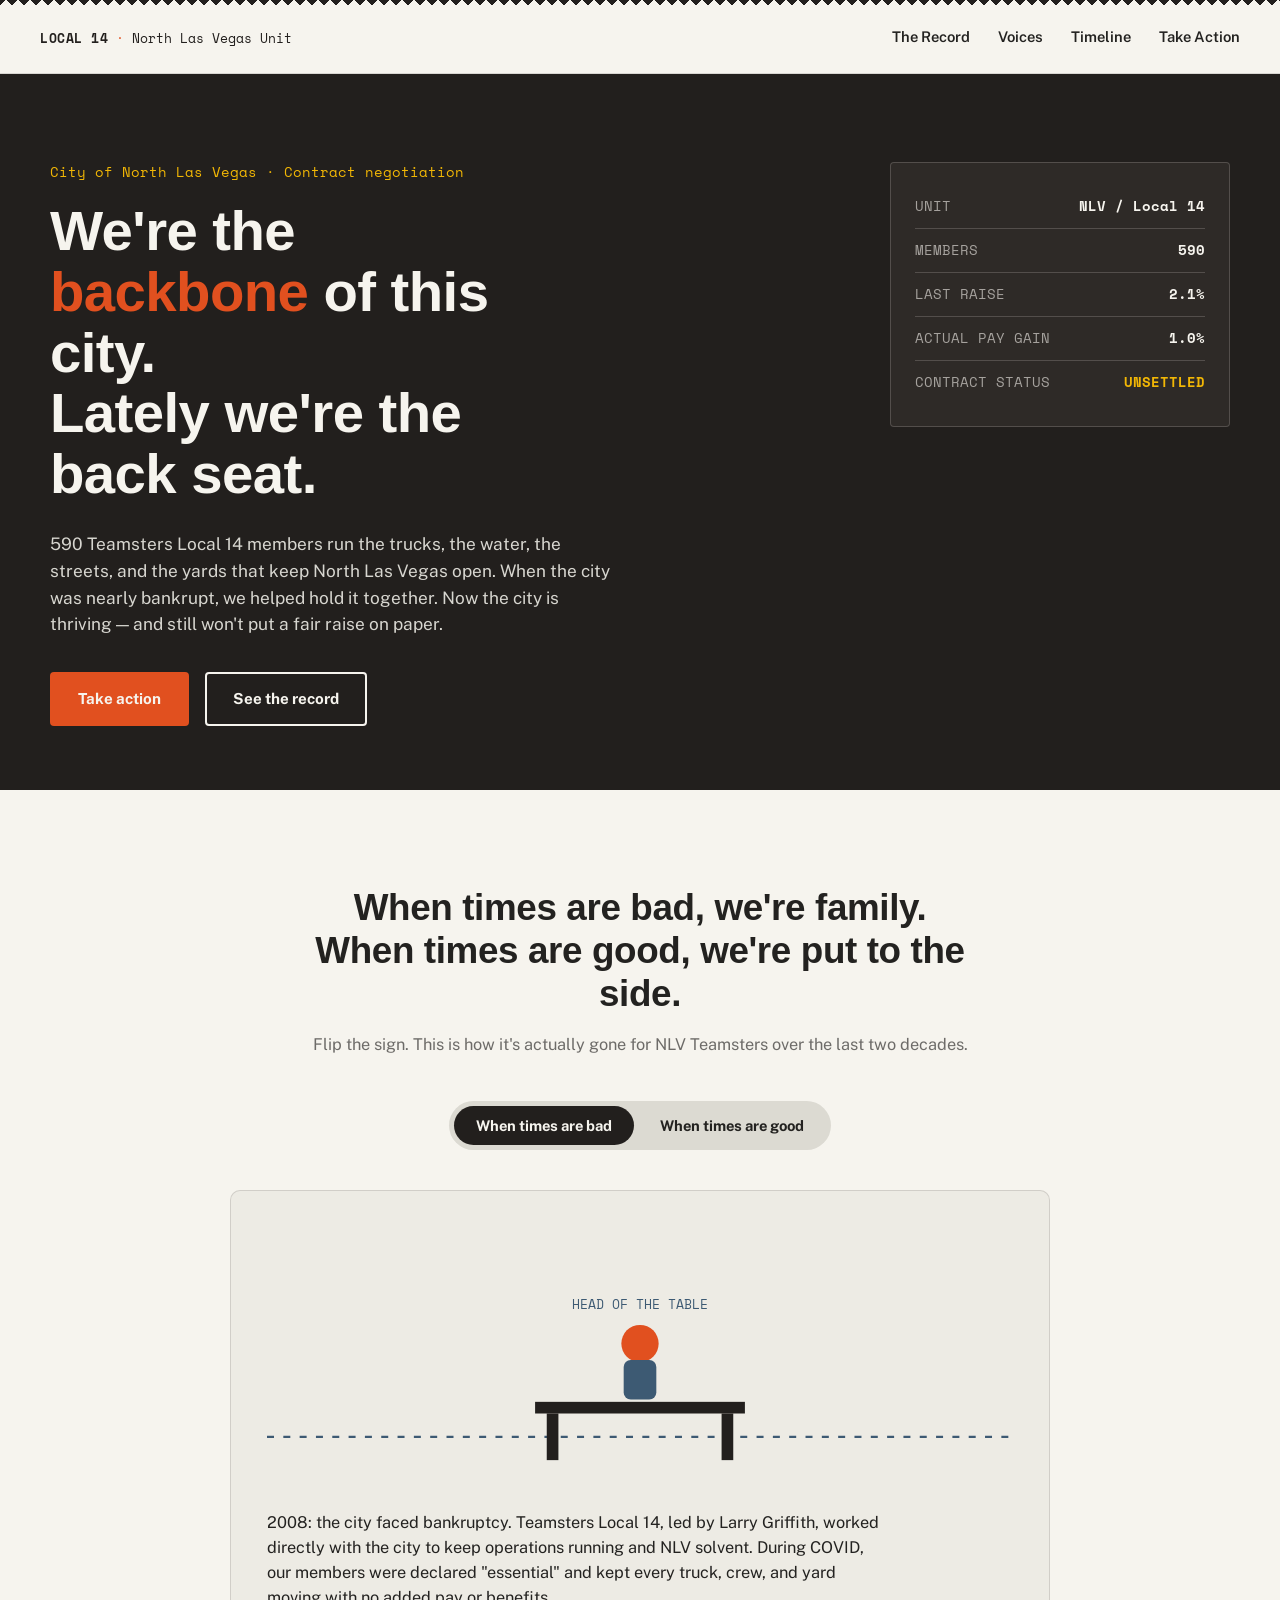
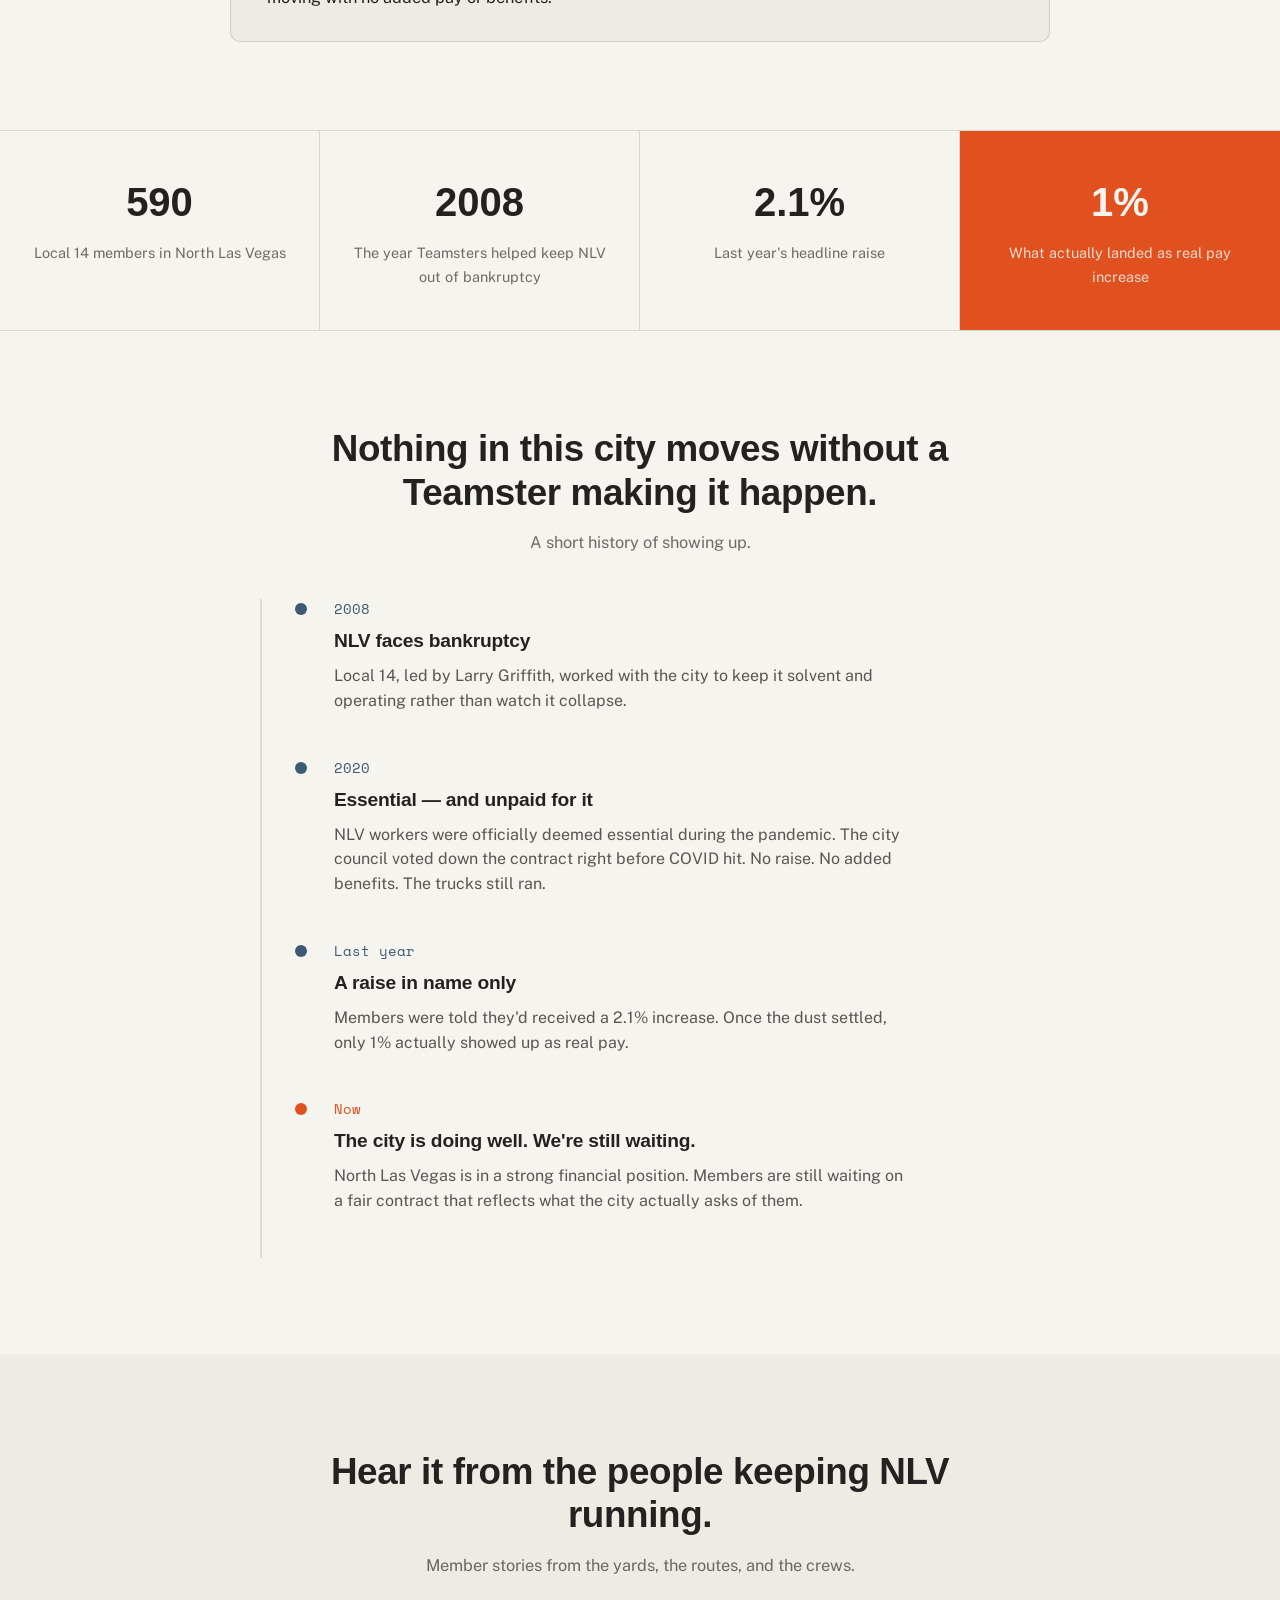
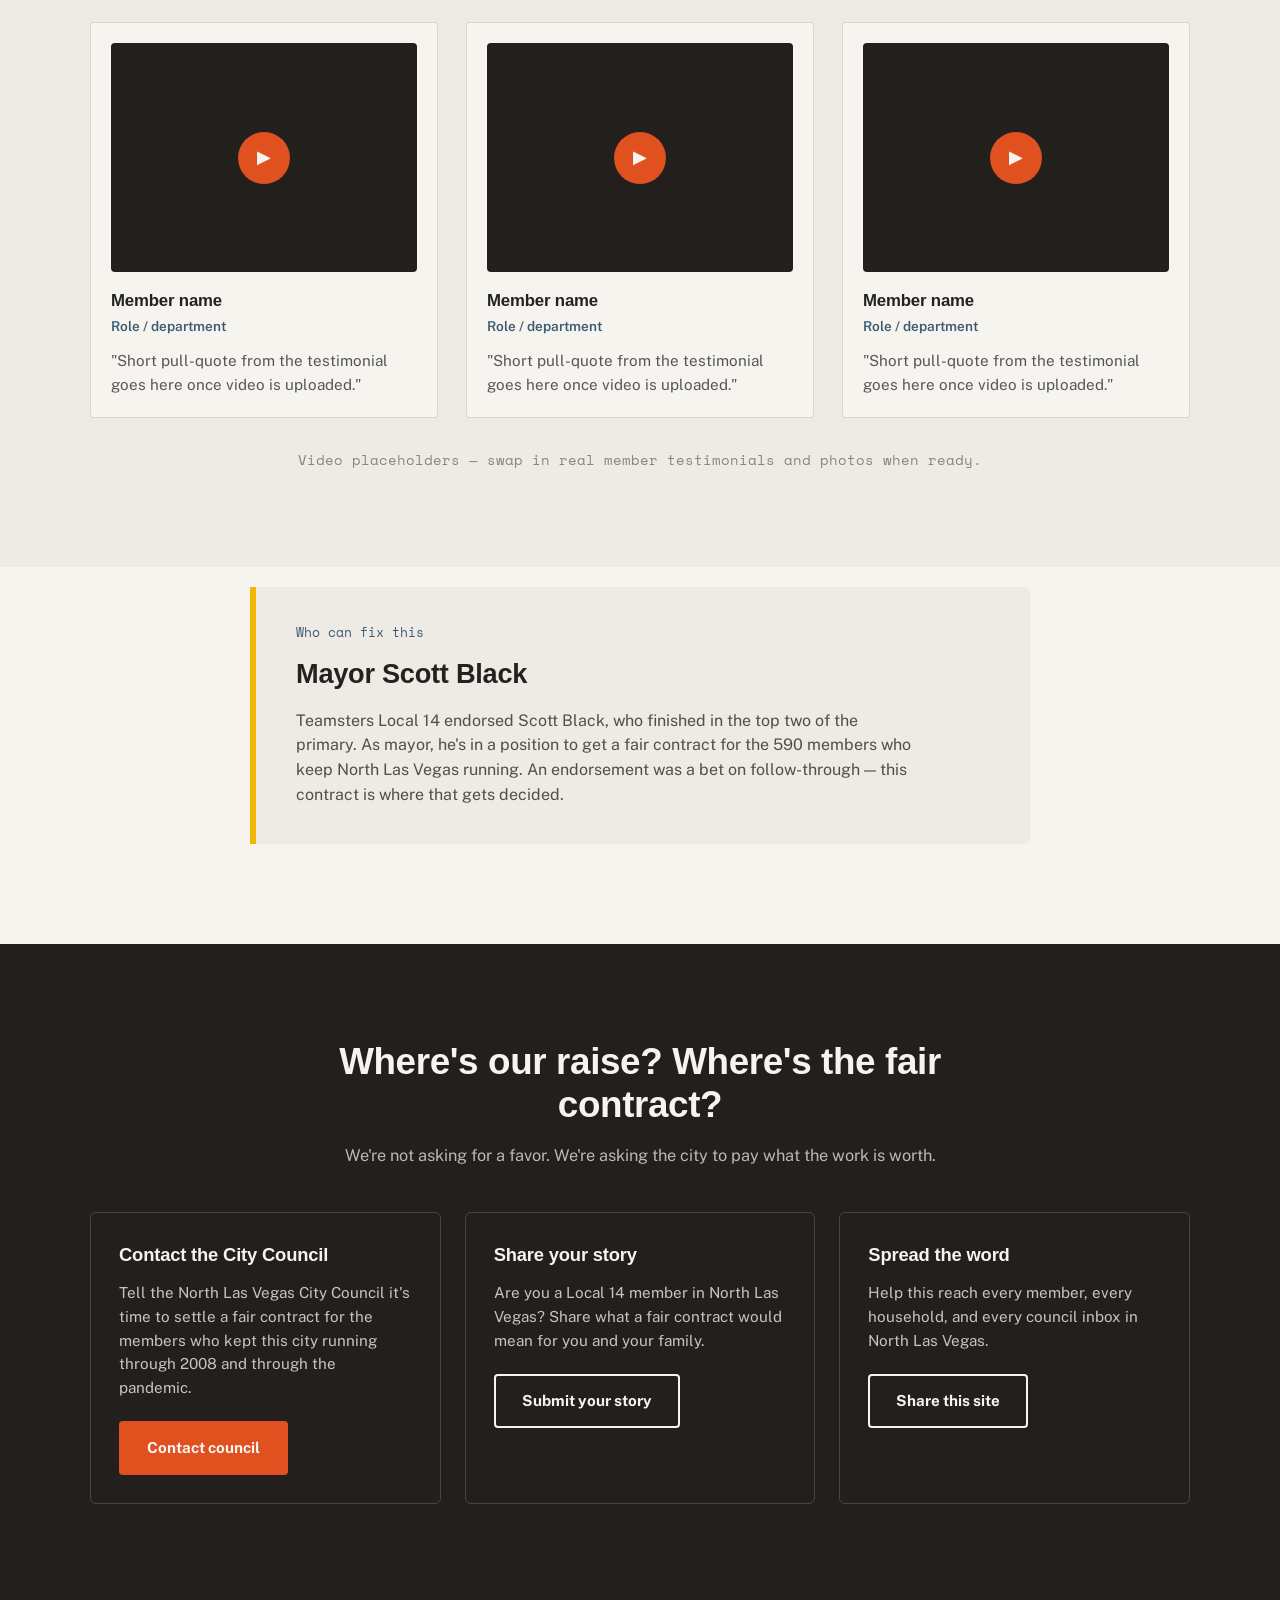
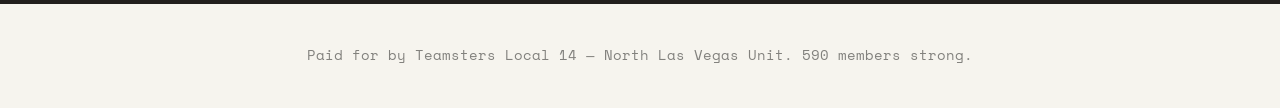
==== index.html @ f1b72384 "Rename index (17).html to index.html" ====
<!DOCTYPE html>
<html lang="en">
<head>
<meta charset="UTF-8">
<meta name="viewport" content="width=device-width, initial-scale=1.0">
<title>North Las Vegas Teamsters — Local 14</title>
<meta name="description" content="590 Teamsters Local 14 members keep North Las Vegas running. It's time the city paid them fairly.">
<link rel="preconnect" href="https://fonts.googleapis.com">
<link rel="preconnect" href="https://fonts.gstatic.com" crossorigin>
<link href="https://fonts.googleapis.com/css2?family=Archivo+Expanded:wght@600;700;800&family=Public+Sans:wght@400;500;600;700&family=Space+Mono:wght@400;700&display=swap" rel="stylesheet">
<link rel="stylesheet" href="style.css">
</head>
<body>

<div class="ticket-tear" aria-hidden="true"></div>

<header class="site-header">
  <div class="badge">
    <span class="badge-local">LOCAL 14</span>
    <span class="badge-div">·</span>
    <span class="badge-city">North Las Vegas Unit</span>
  </div>
  <nav class="site-nav">
    <a href="#record">The Record</a>
    <a href="#voices">Voices</a>
    <a href="#timeline">Timeline</a>
    <a href="#action">Take Action</a>
  </nav>
</header>

<main>

  <!-- HERO -->
  <section class="hero" id="hero">
    <div class="hero-grid">
      <div class="hero-text">
        <p class="hero-kicker">City of North Las Vegas · Contract negotiation</p>
        <h1 class="hero-headline">We're the <span class="ink-stamp">backbone</span> of this city.<br>Lately we're the back seat.</h1>
        <p class="hero-sub">590 Teamsters Local 14 members run the trucks, the water, the streets, and the yards that keep North Las Vegas open. When the city was nearly bankrupt, we helped hold it together. Now the city is thriving — and still won't put a fair raise on paper.</p>
        <div class="hero-actions">
          <a href="#action" class="btn btn-primary">Take action</a>
          <a href="#record" class="btn btn-ghost">See the record</a>
        </div>
      </div>
      <div class="hero-plate" aria-hidden="true">
        <div class="plate">
          <div class="plate-row"><span>UNIT</span><strong>NLV / Local 14</strong></div>
          <div class="plate-row"><span>MEMBERS</span><strong id="stat-members">590</strong></div>
          <div class="plate-row"><span>LAST RAISE</span><strong>2.1%</strong></div>
          <div class="plate-row"><span>ACTUAL PAY GAIN</span><strong>1.0%</strong></div>
          <div class="plate-row plate-row--status"><span>CONTRACT STATUS</span><strong class="status-flag">UNSETTLED</strong></div>
        </div>
      </div>
    </div>
  </section>

  <!-- THE TOGGLE: bad times vs good times -->
  <section class="toggle-section" id="record">
    <div class="section-head">
      <h2>When times are bad, we're family.<br>When times are good, we're put to the side.</h2>
      <p class="section-note">Flip the sign. This is how it's actually gone for NLV Teamsters over the last two decades.</p>
    </div>

    <div class="toggle-widget" id="toggleWidget">
      <div class="toggle-switch" role="tablist" aria-label="Bad times or good times">
        <button class="toggle-btn is-active" data-mode="bad" role="tab" aria-selected="true">When times are bad</button>
        <button class="toggle-btn" data-mode="good" role="tab" aria-selected="false">When times are good</button>
      </div>

      <div class="toggle-stage">
        <svg class="toggle-illustration" viewBox="0 0 640 220" aria-hidden="true">
          <line x1="0" y1="180" x2="640" y2="180" stroke="var(--steel)" stroke-width="2" stroke-dasharray="6 8"/>
          <!-- table -->
          <rect x="230" y="150" width="180" height="10" fill="var(--asphalt)"/>
          <rect x="240" y="160" width="10" height="40" fill="var(--asphalt)"/>
          <rect x="390" y="160" width="10" height="40" fill="var(--asphalt)"/>
          <!-- worker figure, position animated via class -->
          <g id="workerFigure" class="worker-figure">
            <circle cx="0" cy="0" r="16" fill="var(--safety)"/>
            <rect x="-14" y="14" width="28" height="34" rx="6" fill="var(--steel)"/>
          </g>
          <!-- head of table marker (bad times target) -->
          <g class="target-marker target-head" aria-hidden="true">
            <text x="0" y="0" class="target-label">HEAD OF THE TABLE</text>
          </g>
          <!-- kids table marker (good times target) -->
          <g class="target-marker target-kids" aria-hidden="true">
            <text x="0" y="0" class="target-label">THE KIDS' TABLE</text>
          </g>
        </svg>

        <div class="toggle-copy">
          <p class="toggle-copy-bad">2008: the city faced bankruptcy. Teamsters Local 14, led by Larry Griffith, worked directly with the city to keep operations running and NLV solvent. During COVID, our members were declared "essential" and kept every truck, crew, and yard moving with no added pay or benefits.</p>
          <p class="toggle-copy-good">Today the city's finances are strong. The city council voted down our contract before the pandemic even started, and the most recent raise came out to 2.1% on paper — but after adjustments, only 1% actually reached members' paychecks.</p>
        </div>
      </div>
    </div>
  </section>

  <!-- STATS STRIP -->
  <section class="stats-strip">
    <div class="stat-card">
      <span class="stat-number" data-count="590">0</span>
      <span class="stat-label">Local 14 members in North Las Vegas</span>
    </div>
    <div class="stat-card">
      <span class="stat-number" data-count="2008" data-format="year">0</span>
      <span class="stat-label">The year Teamsters helped keep NLV out of bankruptcy</span>
    </div>
    <div class="stat-card">
      <span class="stat-number" data-count="2.1" data-suffix="%">0</span>
      <span class="stat-label">Last year's headline raise</span>
    </div>
    <div class="stat-card stat-card--flag">
      <span class="stat-number" data-count="1" data-suffix="%">0</span>
      <span class="stat-label">What actually landed as real pay increase</span>
    </div>
  </section>

  <!-- TIMELINE -->
  <section class="timeline-section" id="timeline">
    <div class="section-head">
      <h2>Nothing in this city moves without a Teamster making it happen.</h2>
      <p class="section-note">A short history of showing up.</p>
    </div>
    <ol class="timeline">
      <li class="timeline-item">
        <span class="timeline-year">2008</span>
        <div class="timeline-body">
          <h3>NLV faces bankruptcy</h3>
          <p>Local 14, led by Larry Griffith, worked with the city to keep it solvent and operating rather than watch it collapse.</p>
        </div>
      </li>
      <li class="timeline-item">
        <span class="timeline-year">2020</span>
        <div class="timeline-body">
          <h3>Essential — and unpaid for it</h3>
          <p>NLV workers were officially deemed essential during the pandemic. The city council voted down the contract right before COVID hit. No raise. No added benefits. The trucks still ran.</p>
        </div>
      </li>
      <li class="timeline-item">
        <span class="timeline-year">Last year</span>
        <div class="timeline-body">
          <h3>A raise in name only</h3>
          <p>Members were told they'd received a 2.1% increase. Once the dust settled, only 1% actually showed up as real pay.</p>
        </div>
      </li>
      <li class="timeline-item timeline-item--now">
        <span class="timeline-year">Now</span>
        <div class="timeline-body">
          <h3>The city is doing well. We're still waiting.</h3>
          <p>North Las Vegas is in a strong financial position. Members are still waiting on a fair contract that reflects what the city actually asks of them.</p>
        </div>
      </li>
    </ol>
  </section>

  <!-- VOICES / TESTIMONIALS -->
  <section class="voices-section" id="voices">
    <div class="section-head">
      <h2>Hear it from the people keeping NLV running.</h2>
      <p class="section-note">Member stories from the yards, the routes, and the crews.</p>
    </div>
    <div class="voices-grid">
      <article class="voice-card">
        <button class="voice-video" data-video-placeholder aria-label="Play member testimonial">
          <span class="voice-play">▶</span>
        </button>
        <h3 class="voice-name">Member name</h3>
        <p class="voice-role">Role / department</p>
        <p class="voice-quote">"Short pull-quote from the testimonial goes here once video is uploaded."</p>
      </article>
      <article class="voice-card">
        <button class="voice-video" data-video-placeholder aria-label="Play member testimonial">
          <span class="voice-play">▶</span>
        </button>
        <h3 class="voice-name">Member name</h3>
        <p class="voice-role">Role / department</p>
        <p class="voice-quote">"Short pull-quote from the testimonial goes here once video is uploaded."</p>
      </article>
      <article class="voice-card">
        <button class="voice-video" data-video-placeholder aria-label="Play member testimonial">
          <span class="voice-play">▶</span>
        </button>
        <h3 class="voice-name">Member name</h3>
        <p class="voice-role">Role / department</p>
        <p class="voice-quote">"Short pull-quote from the testimonial goes here once video is uploaded."</p>
      </article>
    </div>
    <p class="voices-note">Video placeholders — swap in real member testimonials and photos when ready.</p>
  </section>

  <!-- MAYOR / ACCOUNTABILITY -->
  <section class="accountability-section">
    <div class="accountability-card">
      <p class="accountability-kicker">Who can fix this</p>
      <h2>Mayor Scott Black</h2>
      <p class="accountability-body">Teamsters Local 14 endorsed Scott Black, who finished in the top two of the primary. As mayor, he's in a position to get a fair contract for the 590 members who keep North Las Vegas running. An endorsement was a bet on follow-through — this contract is where that gets decided.</p>
    </div>
  </section>

  <!-- ACTION -->
  <section class="action-section" id="action">
    <div class="section-head section-head--light">
      <h2>Where's our raise? Where's the fair contract?</h2>
      <p class="section-note section-note--light">We're not asking for a favor. We're asking the city to pay what the work is worth.</p>
    </div>
    <div class="action-grid">
      <div class="action-card">
        <h3>Contact the City Council</h3>
        <p>Tell the North Las Vegas City Council it's time to settle a fair contract for the members who kept this city running through 2008 and through the pandemic.</p>
        <a href="#" class="btn btn-primary">Contact council</a>
      </div>
      <div class="action-card">
        <h3>Share your story</h3>
        <p>Are you a Local 14 member in North Las Vegas? Share what a fair contract would mean for you and your family.</p>
        <a href="#" class="btn btn-ghost">Submit your story</a>
      </div>
      <div class="action-card">
        <h3>Spread the word</h3>
        <p>Help this reach every member, every household, and every council inbox in North Las Vegas.</p>
        <a href="#" class="btn btn-ghost">Share this site</a>
      </div>
    </div>
  </section>

</main>

<footer class="site-footer">
  <p>Paid for by Teamsters Local 14 — North Las Vegas Unit. 590 members strong.</p>
</footer>

<script src="script.js"></script>
</body>
</html>
---- style.css ----
/* ==========================================================================
   Tokens
   ========================================================================== */
:root{
  --asphalt: #221F1D;
  --asphalt-soft: #2E2A27;
  --concrete: #DCDAD2;
  --concrete-light: #EDEBE4;
  --safety: #E1501F;
  --safety-dark: #B93E17;
  --steel: #3D5A73;
  --caution: #F2B705;
  --ink: #232220;
  --paper: #F6F4EE;

  --font-display: "Archivo Expanded", sans-serif;
  --font-body: "Public Sans", sans-serif;
  --font-mono: "Space Mono", monospace;

  --radius-plate: 4px;
  --line: 1px solid rgba(35,34,32,0.14);
  --line-light: 1px solid rgba(246,244,238,0.18);
}

*, *::before, *::after{ box-sizing: border-box; }

@media (prefers-reduced-motion: reduce){
  *{ animation-duration: 0.001ms !important; animation-iteration-count: 1 !important; transition-duration: 0.001ms !important; scroll-behavior: auto !important; }
}

html{ scroll-behavior: smooth; }

body{
  margin:0;
  font-family: var(--font-body);
  color: var(--ink);
  background: var(--paper);
  line-height: 1.55;
  -webkit-font-smoothing: antialiased;
}

h1,h2,h3{
  font-family: var(--font-display);
  font-weight: 700;
  margin: 0;
  letter-spacing: -0.01em;
}

a{ color: inherit; }

:focus-visible{
  outline: 3px solid var(--steel);
  outline-offset: 3px;
}

/* torn-ticket strip along the very top of the page */
.ticket-tear{
  height: 6px;
  width: 100%;
  background-image: linear-gradient(135deg, var(--asphalt) 25%, transparent 25%),
                     linear-gradient(225deg, var(--asphalt) 25%, transparent 25%);
  background-size: 12px 12px;
  background-position: 0 0;
}

/* ==========================================================================
   Header
   ========================================================================== */
.site-header{
  display:flex;
  align-items:center;
  justify-content:space-between;
  padding: 20px 40px;
  border-bottom: var(--line);
  flex-wrap: wrap;
  gap: 14px;
}

.badge{
  font-family: var(--font-mono);
  font-size: 0.8rem;
  display:flex;
  align-items:center;
  gap:8px;
  color: var(--asphalt);
}
.badge-local{ font-weight:700; letter-spacing:0.04em; }
.badge-div{ color: var(--safety); }

.site-nav{ display:flex; gap: 28px; }
.site-nav a{
  text-decoration:none;
  font-size: 0.92rem;
  font-weight: 600;
  color: var(--ink);
  border-bottom: 2px solid transparent;
  padding-bottom: 2px;
  transition: border-color 0.15s ease;
}
.site-nav a:hover{ border-color: var(--safety); }

/* ==========================================================================
   Hero
   ========================================================================== */
.hero{
  background: var(--asphalt);
  color: var(--paper);
  padding: 88px 40px 64px;
}
.hero-grid{
  max-width: 1180px;
  margin: 0 auto;
  display: grid;
  grid-template-columns: 1.5fr 1fr;
  gap: 56px;
  align-items: start;
}
.hero-kicker{
  font-family: var(--font-mono);
  font-size: 0.85rem;
  color: var(--caution);
  margin: 0 0 18px;
}
.hero-headline{
  font-size: clamp(2.3rem, 4.4vw, 3.6rem);
  line-height: 1.08;
  max-width: 14ch;
}
.ink-stamp{
  color: var(--safety);
  position: relative;
}
.hero-sub{
  max-width: 52ch;
  margin: 26px 0 34px;
  font-size: 1.08rem;
  color: rgba(246,244,238,0.86);
}
.hero-actions{ display:flex; gap: 16px; flex-wrap: wrap; }

.btn{
  display: inline-block;
  padding: 13px 26px;
  font-weight: 700;
  font-size: 0.95rem;
  text-decoration:none;
  border-radius: var(--radius-plate);
  border: 2px solid transparent;
  transition: transform 0.12s ease, background 0.15s ease;
}
.btn-primary{ background: var(--safety); color: var(--paper); }
.btn-primary:hover{ background: var(--safety-dark); transform: translateY(-1px); }
.btn-ghost{ border-color: currentColor; }
.btn-ghost:hover{ background: rgba(246,244,238,0.08); }

.action-section .btn-ghost{ color: var(--paper); }

/* the "work order plate" in the hero */
.hero-plate{ display:flex; justify-content:flex-end; }
.plate{
  background: var(--asphalt-soft);
  border: var(--line-light);
  border-radius: var(--radius-plate);
  width: 100%;
  max-width: 340px;
  padding: 22px 24px;
}
.plate-row{
  display:flex;
  justify-content: space-between;
  gap: 12px;
  padding: 11px 0;
  border-bottom: var(--line-light);
  font-family: var(--font-mono);
  font-size: 0.85rem;
}
.plate-row:last-child{ border-bottom:none; }
.plate-row span{ color: rgba(246,244,238,0.6); }
.plate-row strong{ color: var(--paper); font-weight: 700; }
.status-flag{ color: var(--caution) !important; }

/* ==========================================================================
   Section head shared
   ========================================================================== */
.section-head{
  max-width: 760px;
  margin: 0 auto 44px;
  padding: 0 40px;
  text-align: center;
}
.section-head h2{
  font-size: clamp(1.7rem, 3vw, 2.3rem);
  line-height: 1.18;
}
.section-note{
  margin-top: 16px;
  color: rgba(35,34,32,0.65);
  font-size: 1.02rem;
}
.section-head--light h2{ color: var(--paper); }
.section-note--light{ color: rgba(246,244,238,0.72); }

/* ==========================================================================
   Toggle: bad times / good times
   ========================================================================== */
.toggle-section{
  padding: 96px 0 88px;
}
.toggle-widget{
  max-width: 900px;
  margin: 0 auto;
  padding: 0 40px;
}
.toggle-switch{
  display:flex;
  justify-content:center;
  gap: 4px;
  background: var(--concrete);
  border-radius: 999px;
  padding: 5px;
  width: fit-content;
  margin: 0 auto 40px;
}
.toggle-btn{
  font-family: var(--font-body);
  font-weight: 700;
  font-size: 0.92rem;
  padding: 11px 22px;
  border-radius: 999px;
  border: none;
  background: transparent;
  color: var(--ink);
  cursor: pointer;
  transition: background 0.2s ease, color 0.2s ease;
}
.toggle-btn.is-active{ background: var(--asphalt); color: var(--paper); }

.toggle-stage{
  background: var(--concrete-light);
  border: var(--line);
  border-radius: 10px;
  padding: 36px 36px 30px;
}
.toggle-illustration{ width:100%; height: auto; display:block; }
.worker-figure{ transition: transform 0.6s cubic-bezier(.65,0,.35,1); transform: translate(320px, 128px); }
.target-marker{ opacity: 0; transition: opacity 0.4s ease; }
.target-label{
  font-family: var(--font-mono);
  font-size: 11px;
  fill: var(--steel);
  text-anchor: middle;
}
.target-head{ transform: translate(320px, 70px); }
.target-kids{ transform: translate(320px, 200px); }

.toggle-widget[data-mode="bad"] .worker-figure{ transform: translate(320px, 100px); }
.toggle-widget[data-mode="bad"] .target-head{ opacity: 1; }
.toggle-widget[data-mode="good"] .worker-figure{ transform: translate(500px, 145px); }
.toggle-widget[data-mode="good"] .target-kids{ opacity: 1; }

.toggle-copy p{ display:none; margin: 26px 0 0; max-width: 62ch; font-size: 1.02rem; }
.toggle-widget[data-mode="bad"] .toggle-copy-bad{ display:block; }
.toggle-widget[data-mode="good"] .toggle-copy-good{ display:block; }

/* ==========================================================================
   Stats strip
   ========================================================================== */
.stats-strip{
  display:grid;
  grid-template-columns: repeat(4, 1fr);
  border-top: var(--line);
  border-bottom: var(--line);
}
.stat-card{
  padding: 40px 28px;
  text-align:center;
  border-right: var(--line);
}
.stat-card:last-child{ border-right:none; }
.stat-card--flag{ background: var(--safety); color: var(--paper); }
.stat-card--flag .stat-label{ color: rgba(246,244,238,0.85); }
.stat-number{
  display:block;
  font-family: var(--font-display);
  font-size: 2.5rem;
  font-weight: 800;
  margin-bottom: 8px;
}
.stat-label{
  font-size: 0.9rem;
  color: rgba(35,34,32,0.65);
  max-width: 22ch;
  margin: 0 auto;
}

/* ==========================================================================
   Timeline
   ========================================================================== */
.timeline-section{ padding: 96px 0; }
.timeline{
  list-style:none;
  margin: 0 auto;
  padding: 0 40px;
  max-width: 760px;
  border-left: 2px solid var(--concrete);
}
.timeline-item{
  position: relative;
  padding: 0 0 44px 32px;
}
.timeline-item::before{
  content:"";
  position:absolute;
  left: -7px;
  top: 4px;
  width: 12px;
  height: 12px;
  border-radius: 50%;
  background: var(--steel);
}
.timeline-item--now::before{ background: var(--safety); }
.timeline-year{
  font-family: var(--font-mono);
  font-size: 0.85rem;
  color: var(--steel);
  display:block;
  margin-bottom: 6px;
}
.timeline-item--now .timeline-year{ color: var(--safety); }
.timeline-body h3{ font-size: 1.2rem; margin-bottom: 8px; }
.timeline-body p{ margin:0; color: rgba(35,34,32,0.75); max-width: 58ch; }

/* ==========================================================================
   Voices / testimonials
   ========================================================================== */
.voices-section{ padding: 96px 0 40px; background: var(--concrete-light); }
.voices-grid{
  max-width: 1180px;
  margin: 0 auto;
  padding: 0 40px;
  display:grid;
  grid-template-columns: repeat(3, 1fr);
  gap: 28px;
}
.voice-card{
  background: var(--paper);
  border: var(--line);
  border-radius: var(--radius-plate);
  padding: 20px;
}
.voice-video{
  width:100%;
  aspect-ratio: 4 / 3;
  background: var(--asphalt);
  border: none;
  border-radius: 4px;
  margin-bottom: 16px;
  cursor: pointer;
  display:flex;
  align-items:center;
  justify-content:center;
  transition: background 0.15s ease;
}
.voice-video:hover{ background: var(--asphalt-soft); }
.voice-play{
  width: 52px; height: 52px;
  border-radius: 50%;
  background: var(--safety);
  color: var(--paper);
  display:flex; align-items:center; justify-content:center;
  font-size: 1.1rem;
}
.voice-name{ font-size: 1.05rem; margin-bottom: 2px; }
.voice-role{ font-size: 0.85rem; color: var(--steel); margin: 0 0 12px; font-weight:600; }
.voice-quote{ font-size: 0.95rem; color: rgba(35,34,32,0.75); margin:0; }
.voices-note{
  text-align:center;
  max-width: 1180px;
  margin: 32px auto 0;
  padding: 0 40px 56px;
  font-size: 0.85rem;
  color: rgba(35,34,32,0.5);
  font-family: var(--font-mono);
}

/* ==========================================================================
   Accountability
   ========================================================================== */
.accountability-section{ padding: 20px 40px 100px; }
.accountability-card{
  max-width: 780px;
  margin: 0 auto;
  border-left: 6px solid var(--caution);
  background: var(--concrete-light);
  padding: 36px 40px;
  border-radius: 0 6px 6px 0;
}
.accountability-kicker{
  font-family: var(--font-mono);
  font-size: 0.8rem;
  color: var(--steel);
  margin: 0 0 10px;
}
.accountability-card h2{ font-size: 1.7rem; margin-bottom: 14px; }
.accountability-body{ margin:0; color: rgba(35,34,32,0.78); max-width: 62ch; }

/* ==========================================================================
   Action
   ========================================================================== */
.action-section{
  background: var(--asphalt);
  padding: 96px 0 100px;
}
.action-grid{
  max-width: 1180px;
  margin: 0 auto;
  padding: 0 40px;
  display:grid;
  grid-template-columns: repeat(3, 1fr);
  gap: 24px;
}
.action-card{
  border: var(--line-light);
  border-radius: 6px;
  padding: 28px;
  color: var(--paper);
}
.action-card h3{ font-size: 1.15rem; margin-bottom: 12px; }
.action-card p{ color: rgba(246,244,238,0.78); font-size: 0.95rem; margin: 0 0 22px; }

/* ==========================================================================
   Footer
   ========================================================================== */
.site-footer{
  padding: 28px 40px;
  text-align:center;
  font-size: 0.85rem;
  color: rgba(35,34,32,0.55);
  font-family: var(--font-mono);
}

/* ==========================================================================
   Responsive
   ========================================================================== */
@media (max-width: 880px){
  .hero-grid{ grid-template-columns: 1fr; }
  .hero-plate{ justify-content:flex-start; }
  .stats-strip{ grid-template-columns: repeat(2, 1fr); }
  .stat-card{ border-bottom: var(--line); }
  .voices-grid, .action-grid{ grid-template-columns: 1fr; }
  .site-header{ padding: 18px 22px; }
  .hero{ padding: 64px 22px 48px; }
  .section-head, .toggle-widget, .timeline, .voices-grid, .action-grid, .accountability-section{ padding-left: 22px; padding-right: 22px; }
}
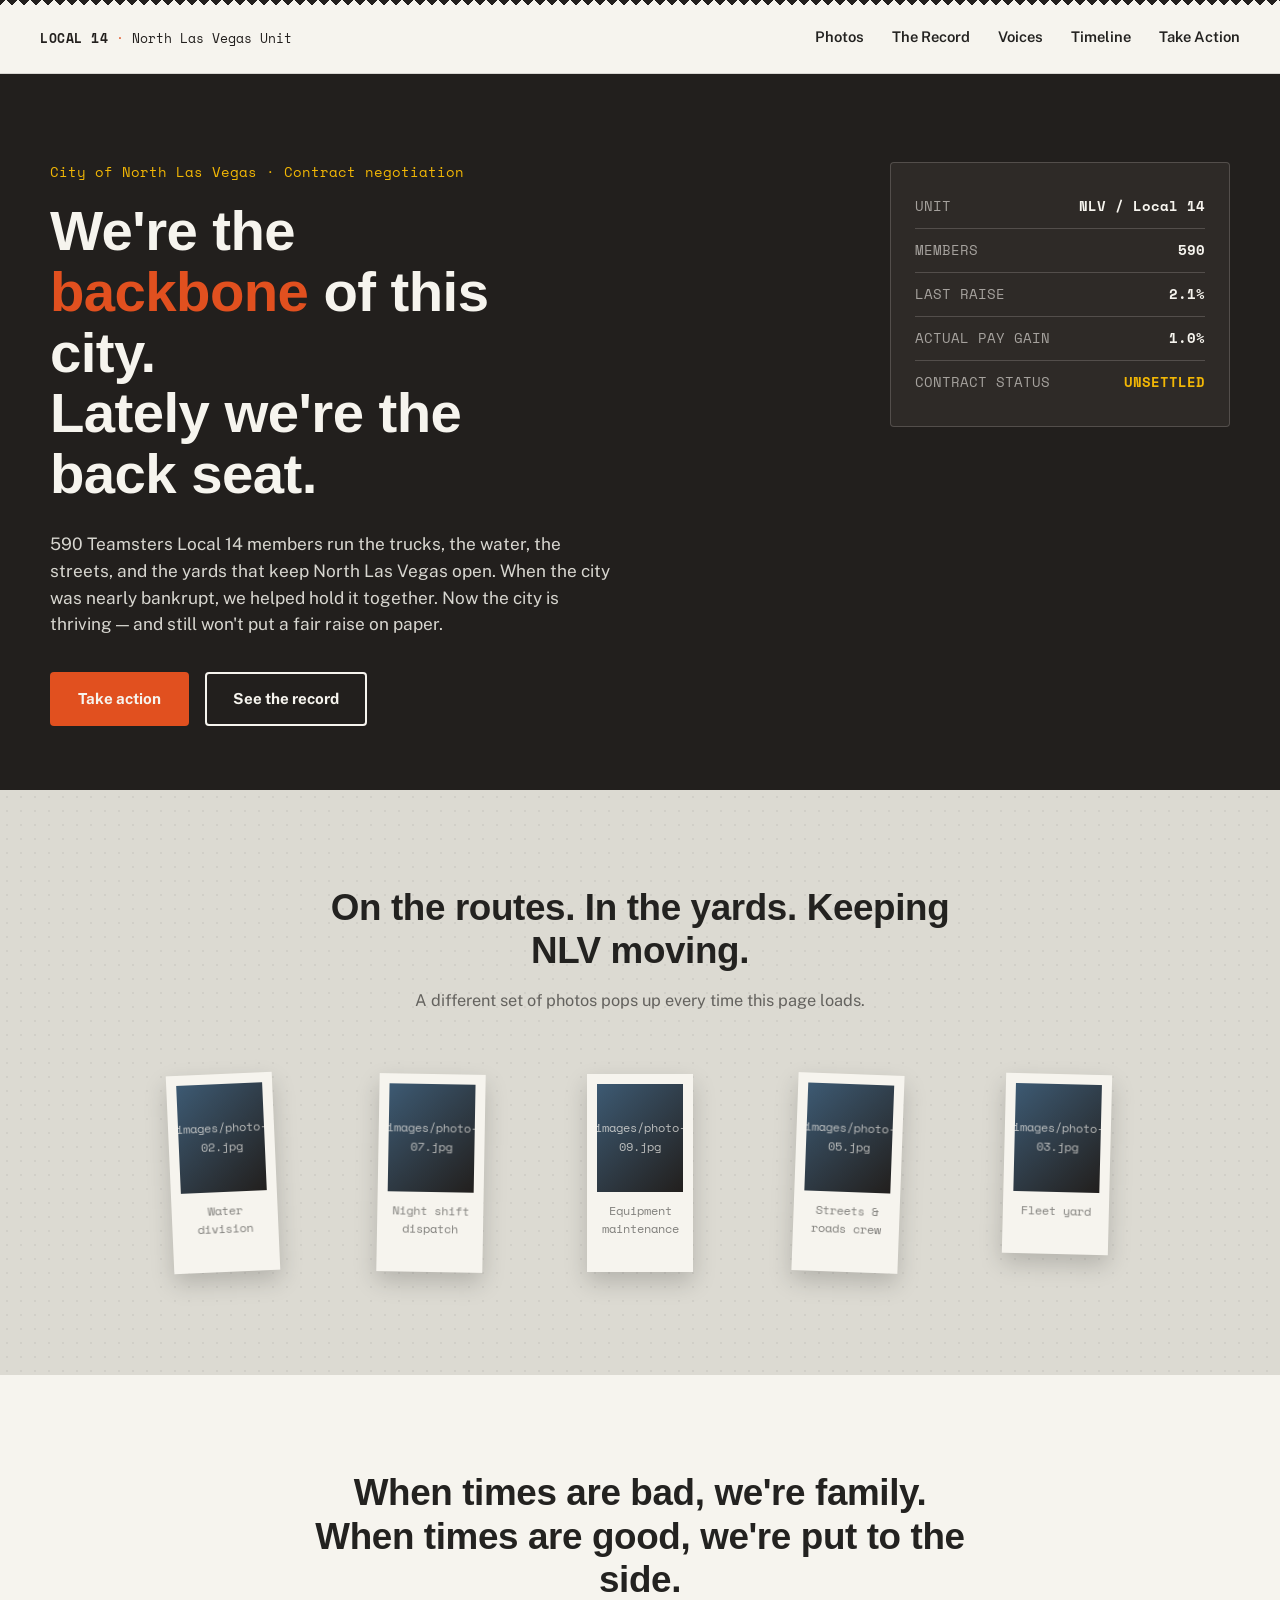
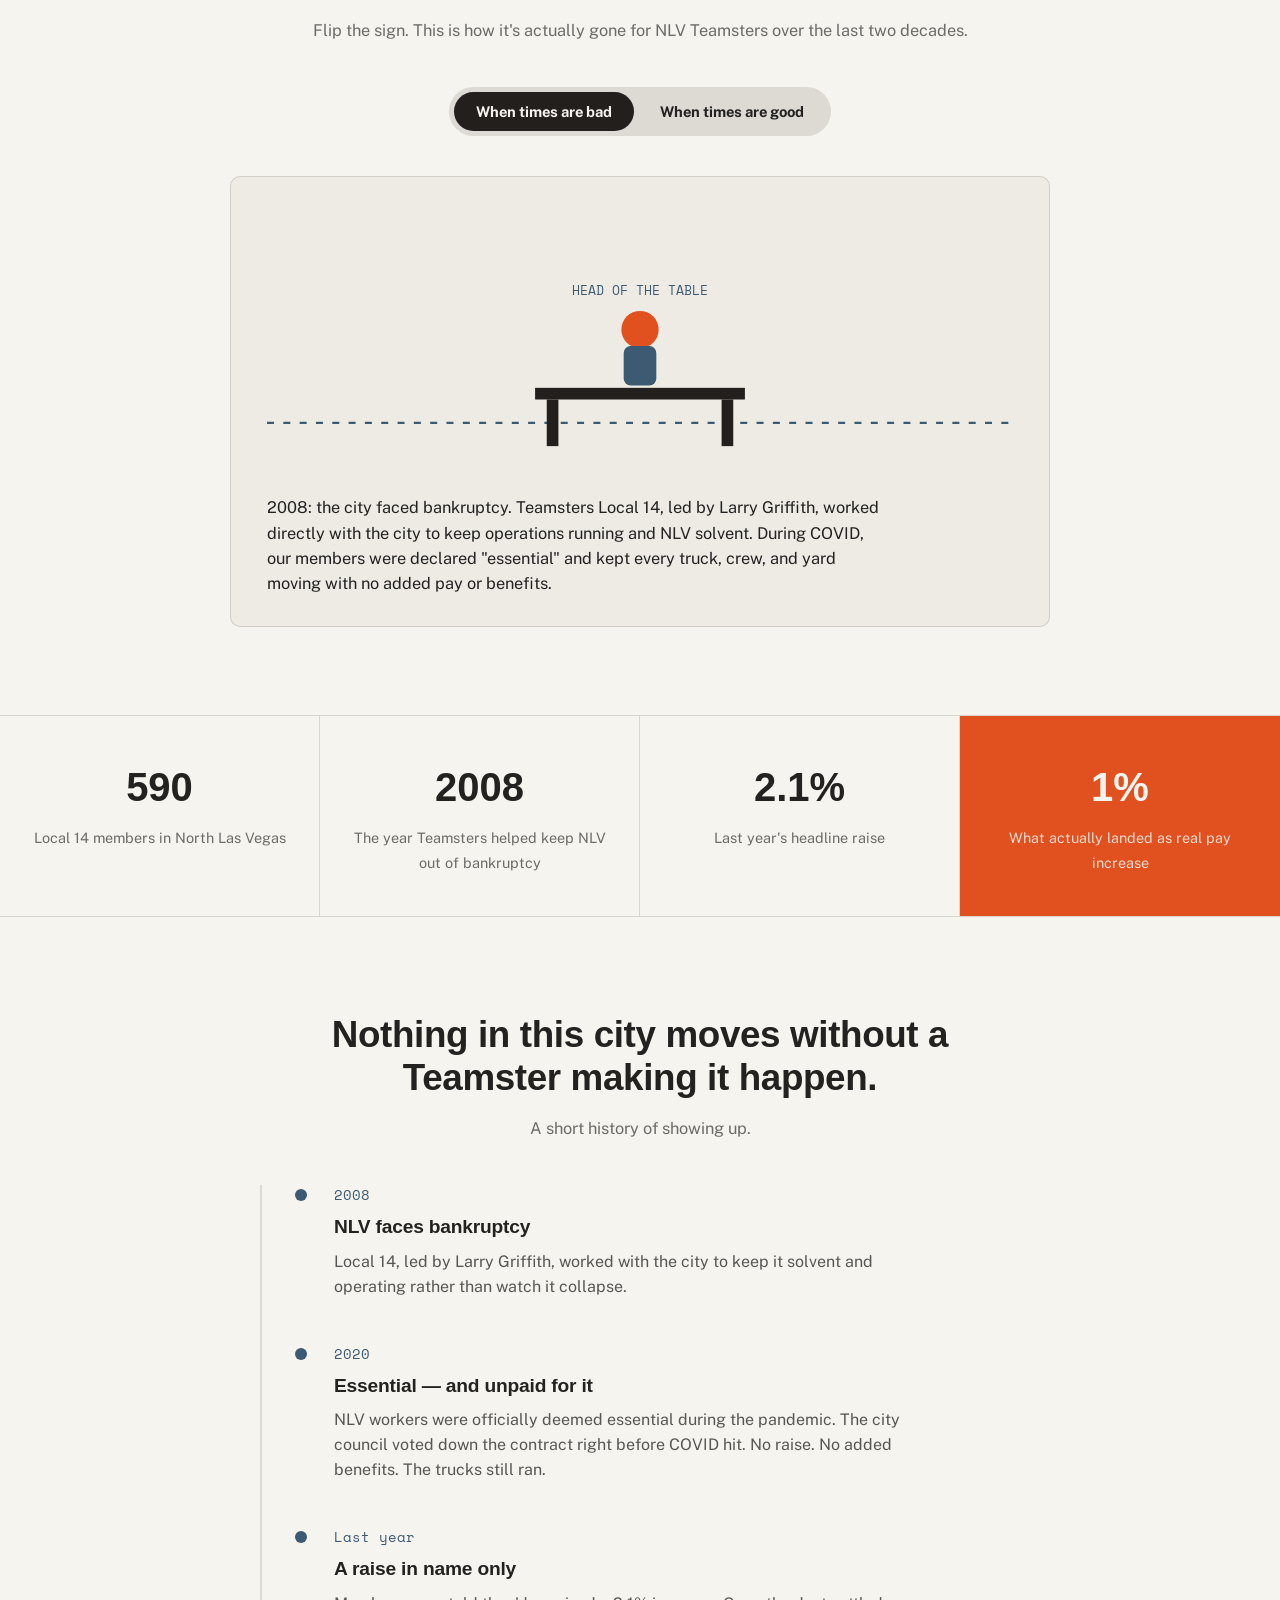
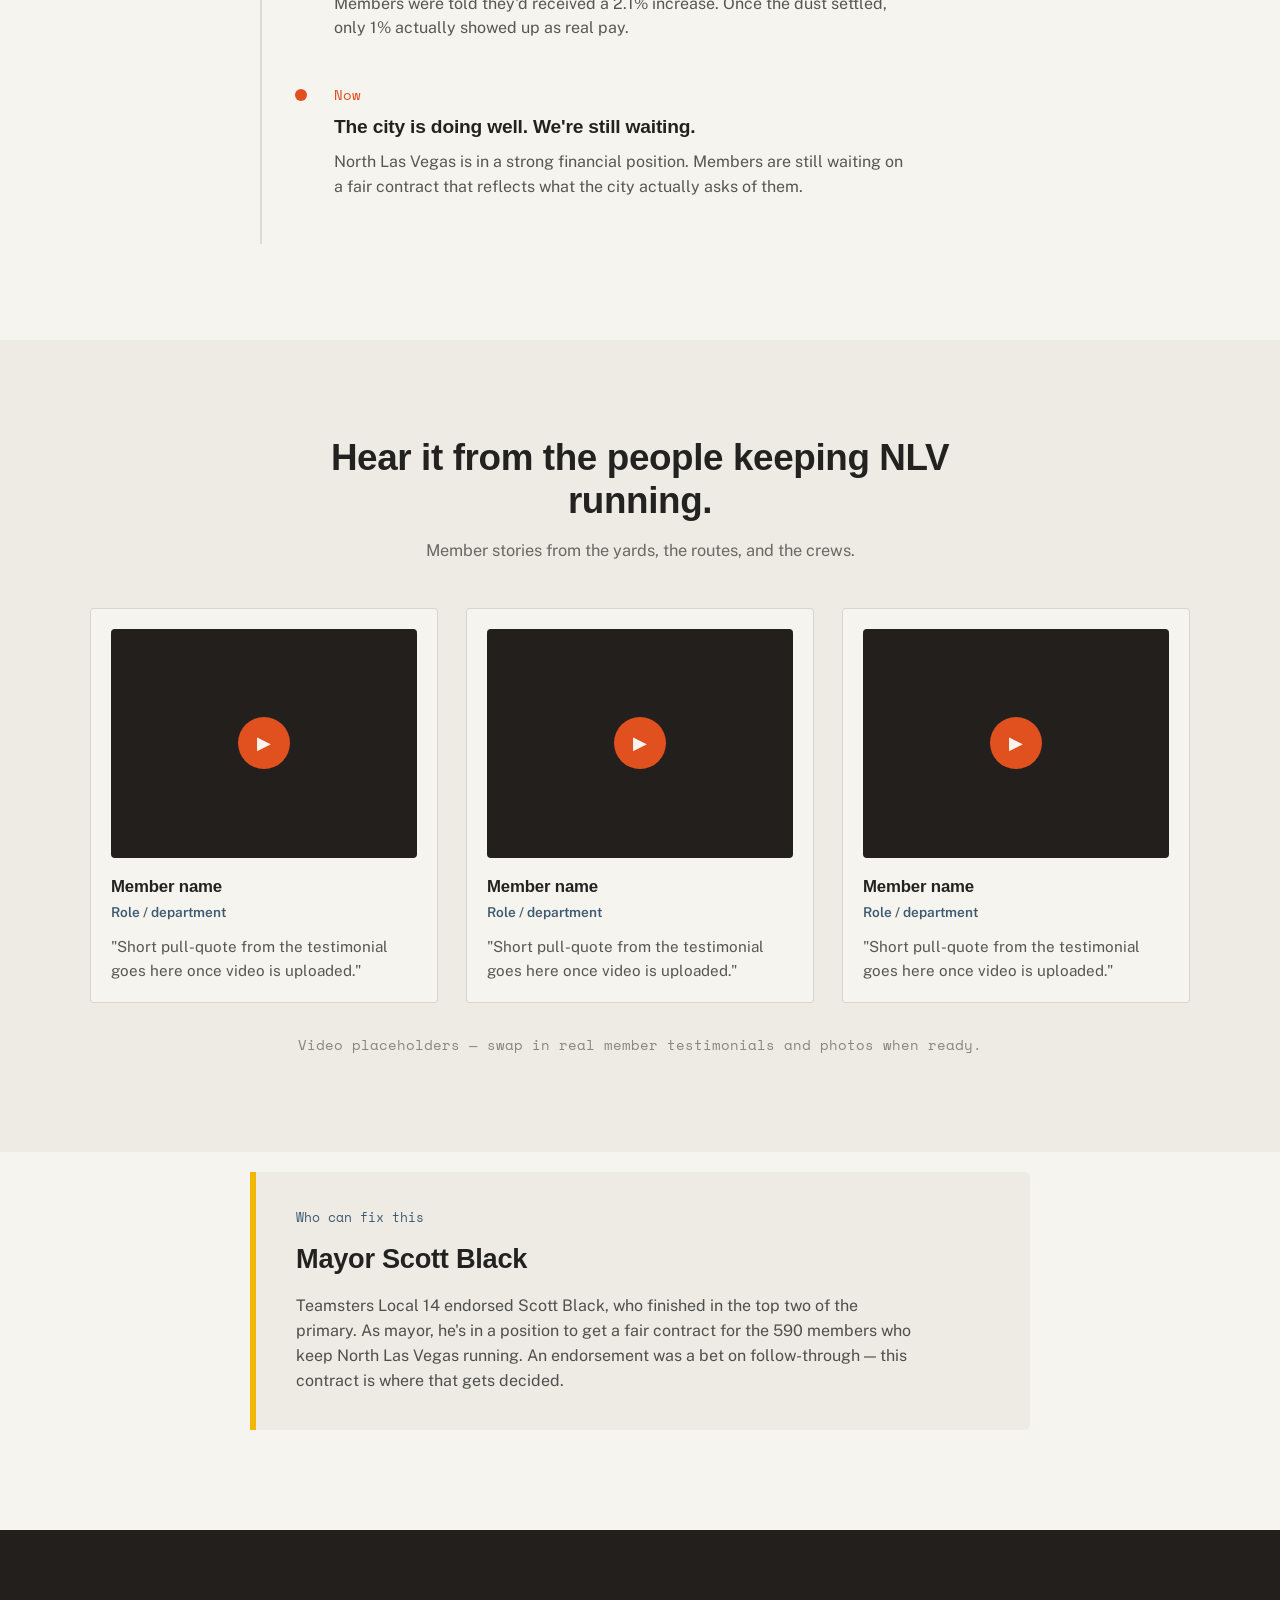
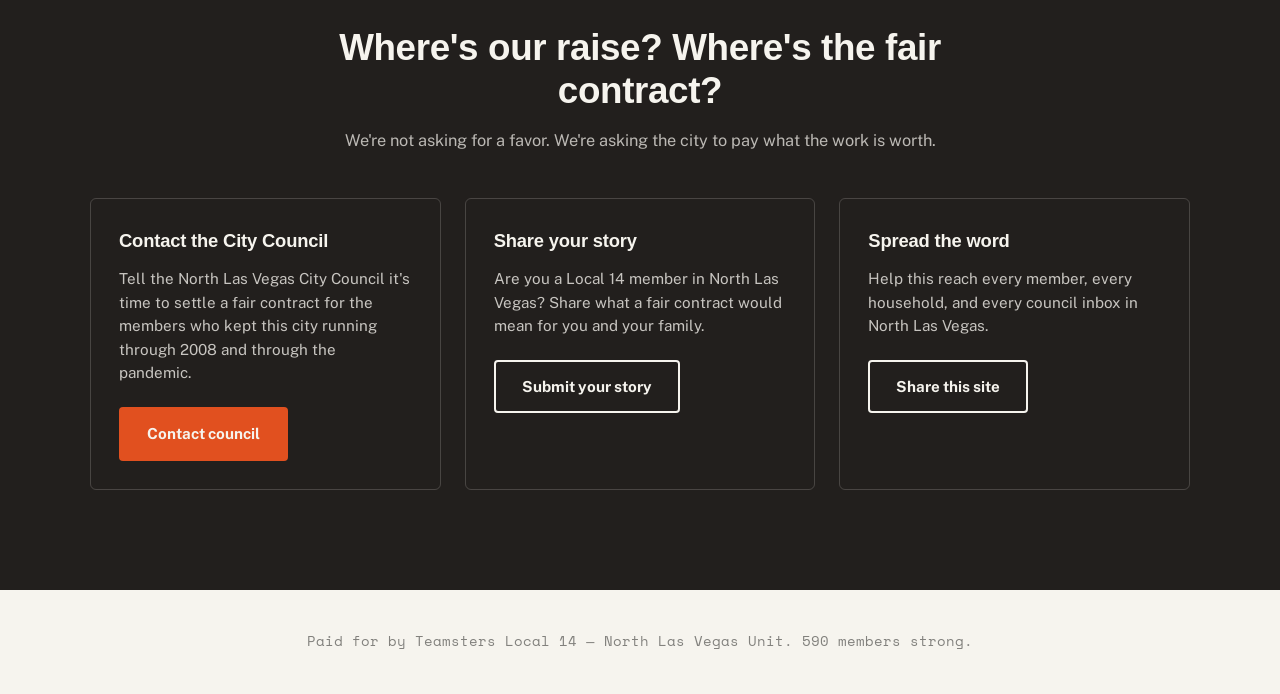
==== commit d0ea4d0e: "Rename index (18).html to index.html" ====
--- a/index.html
+++ b/index.html
@@ -21,6 +21,7 @@
     <span class="badge-city">North Las Vegas Unit</span>
   </div>
   <nav class="site-nav">
+    <a href="#gallery">Photos</a>
     <a href="#record">The Record</a>
     <a href="#voices">Voices</a>
     <a href="#timeline">Timeline</a>
@@ -52,6 +53,15 @@
         </div>
       </div>
     </div>
+  </section>
+
+  <!-- PHOTO POP-UPS -->
+  <section class="gallery-section" id="gallery">
+    <div class="section-head">
+      <h2>On the routes. In the yards. Keeping NLV moving.</h2>
+      <p class="section-note">A different set of photos pops up every time this page loads.</p>
+    </div>
+    <div class="photo-board" id="photoBoard"></div>
   </section>
 
   <!-- THE TOGGLE: bad times vs good times -->
--- a/style.css
+++ b/style.css
@@ -199,6 +199,62 @@
 }
 .section-head--light h2{ color: var(--paper); }
 .section-note--light{ color: rgba(246,244,238,0.72); }
+
+/* ==========================================================================
+   Photo pop-ups (corkboard)
+   ========================================================================== */
+.gallery-section{
+  padding: 96px 0 88px;
+  background: var(--concrete);
+  background-image:
+    radial-gradient(rgba(35,34,32,0.06) 1px, transparent 1px);
+  background-size: 14px 14px;
+}
+.photo-board{
+  max-width: 1100px;
+  margin: 0 auto;
+  padding: 0 40px;
+  display: grid;
+  grid-template-columns: repeat(auto-fit, minmax(160px, 1fr));
+  gap: 26px 22px;
+  align-items: start;
+}
+.photo-pop{
+  background: var(--paper);
+  padding: 10px 10px 34px;
+  box-shadow: 0 10px 22px rgba(0,0,0,0.18);
+  opacity: 0;
+  transform: scale(0.4) rotate(var(--tilt, 0deg));
+  animation: popIn 0.55s cubic-bezier(.26,1.4,.4,1) forwards;
+  animation-delay: var(--delay, 0s);
+}
+.photo-pop-frame{
+  width: 100%;
+  aspect-ratio: 4 / 5;
+  background: linear-gradient(135deg, var(--steel) 0%, var(--asphalt) 100%);
+  display:flex;
+  align-items:center;
+  justify-content:center;
+  color: rgba(246,244,238,0.7);
+  font-family: var(--font-mono);
+  font-size: 0.75rem;
+  text-align: center;
+  padding: 10px;
+}
+.photo-pop-caption{
+  display:block;
+  margin-top: 10px;
+  font-family: var(--font-mono);
+  font-size: 0.72rem;
+  color: rgba(35,34,32,0.55);
+  text-align: center;
+}
+
+@keyframes popIn{
+  0%{ opacity: 0; transform: scale(0.4) rotate(var(--tilt, 0deg)); }
+  60%{ opacity: 1; transform: scale(1.06) rotate(var(--tilt, 0deg)); }
+  100%{ opacity: 1; transform: scale(1) rotate(var(--tilt, 0deg)); }
+}
 
 /* ==========================================================================
    Toggle: bad times / good times
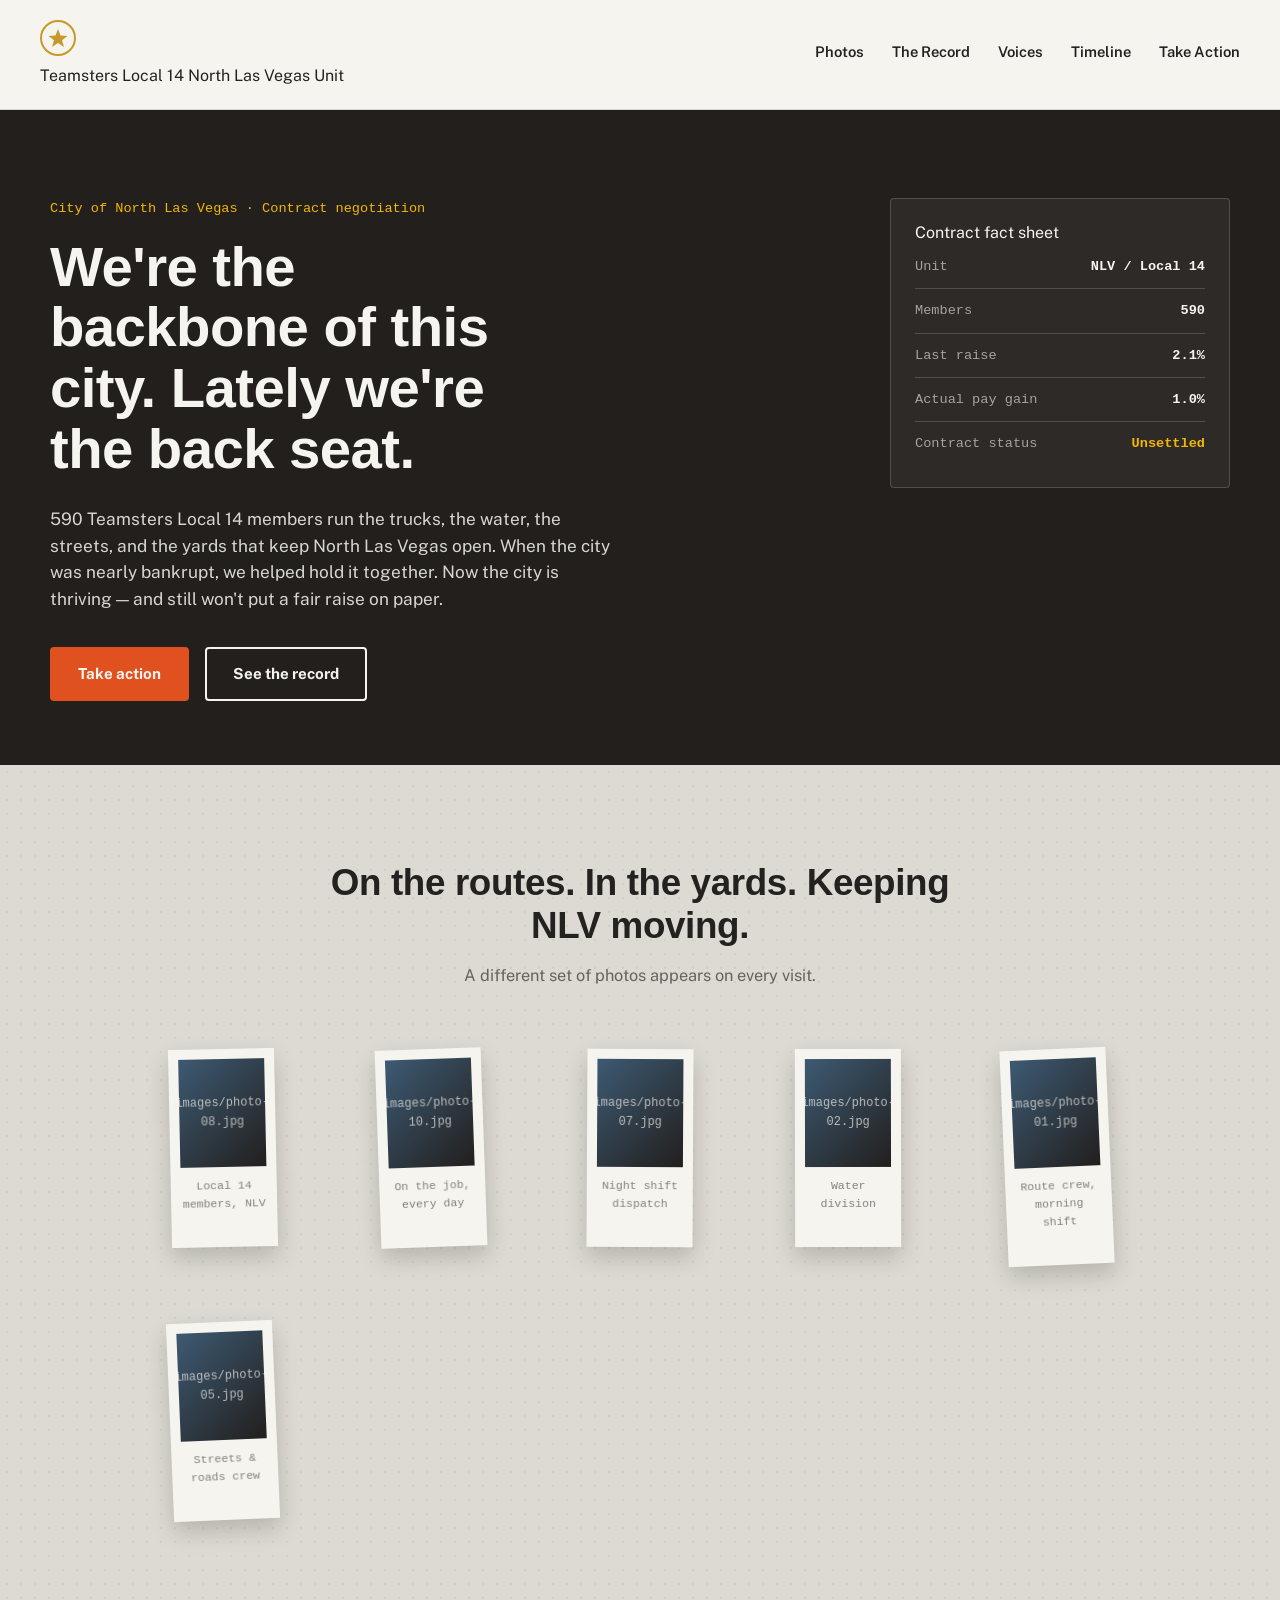
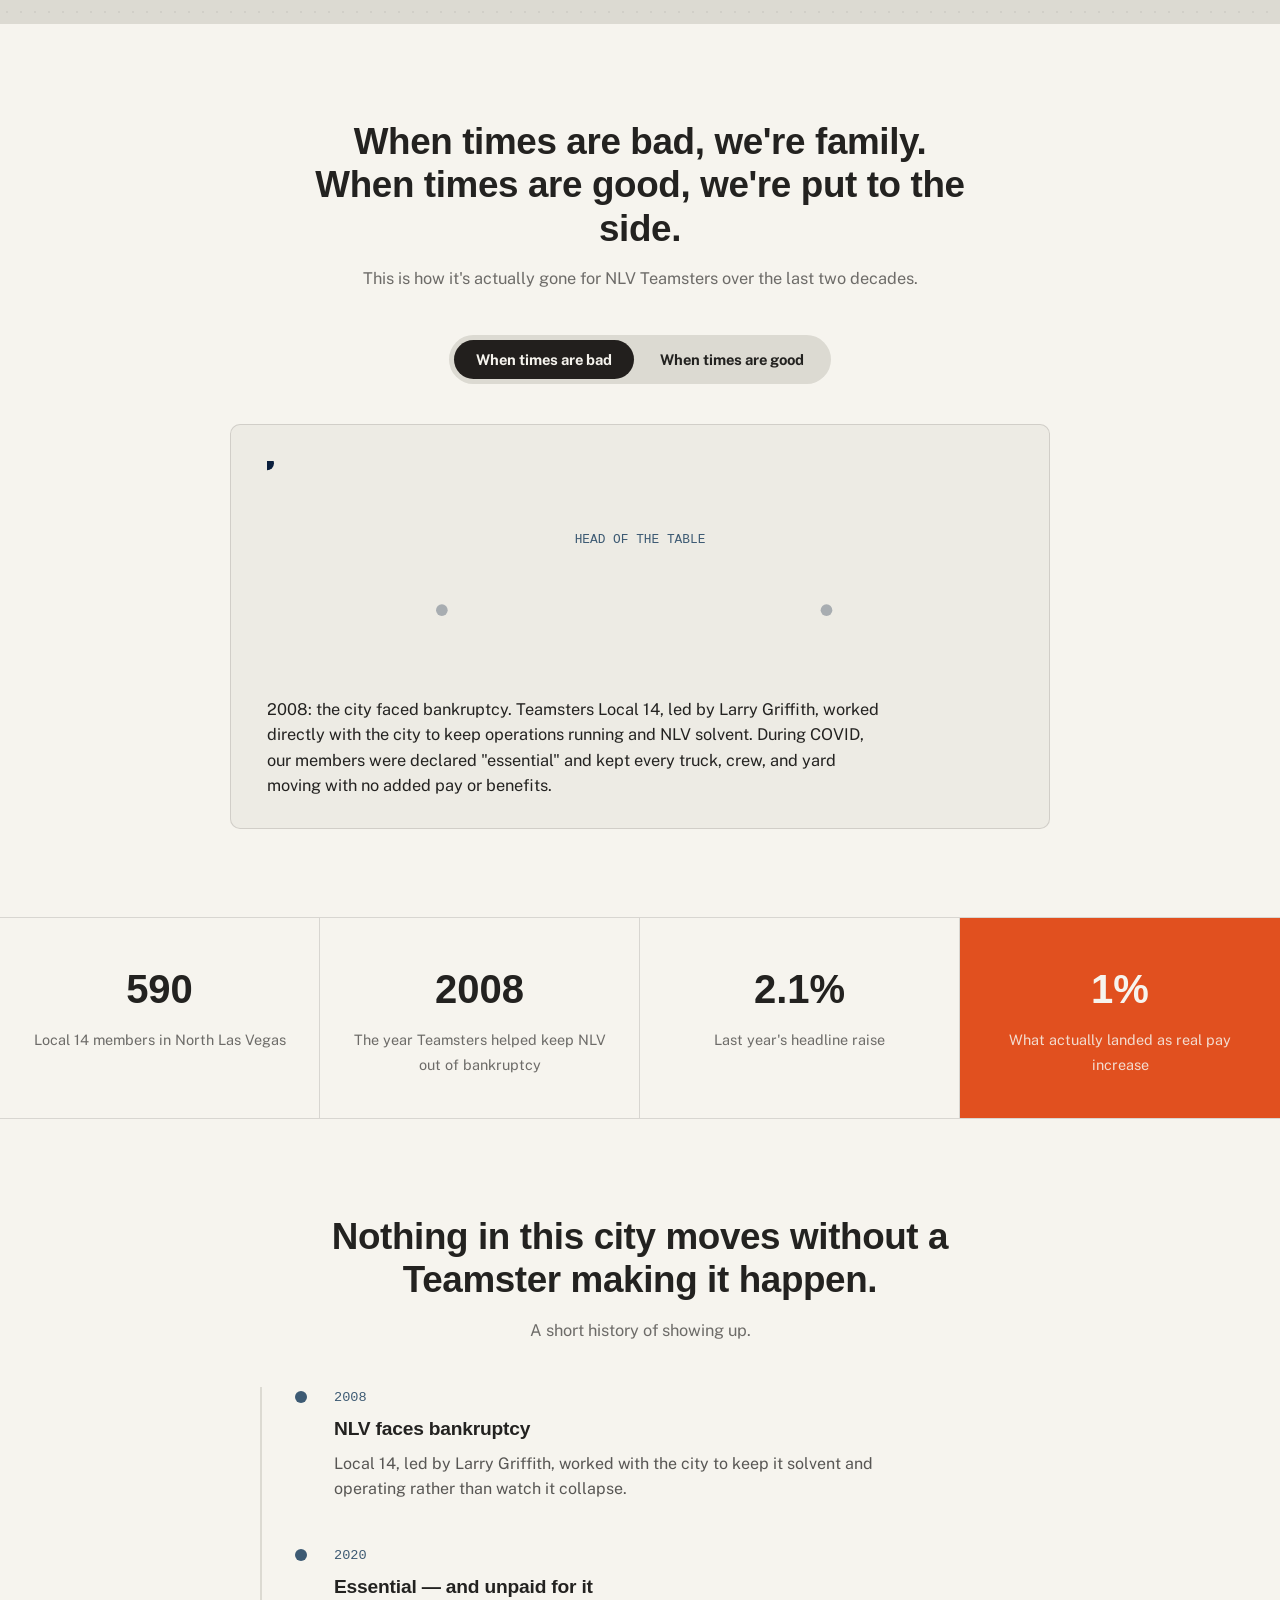
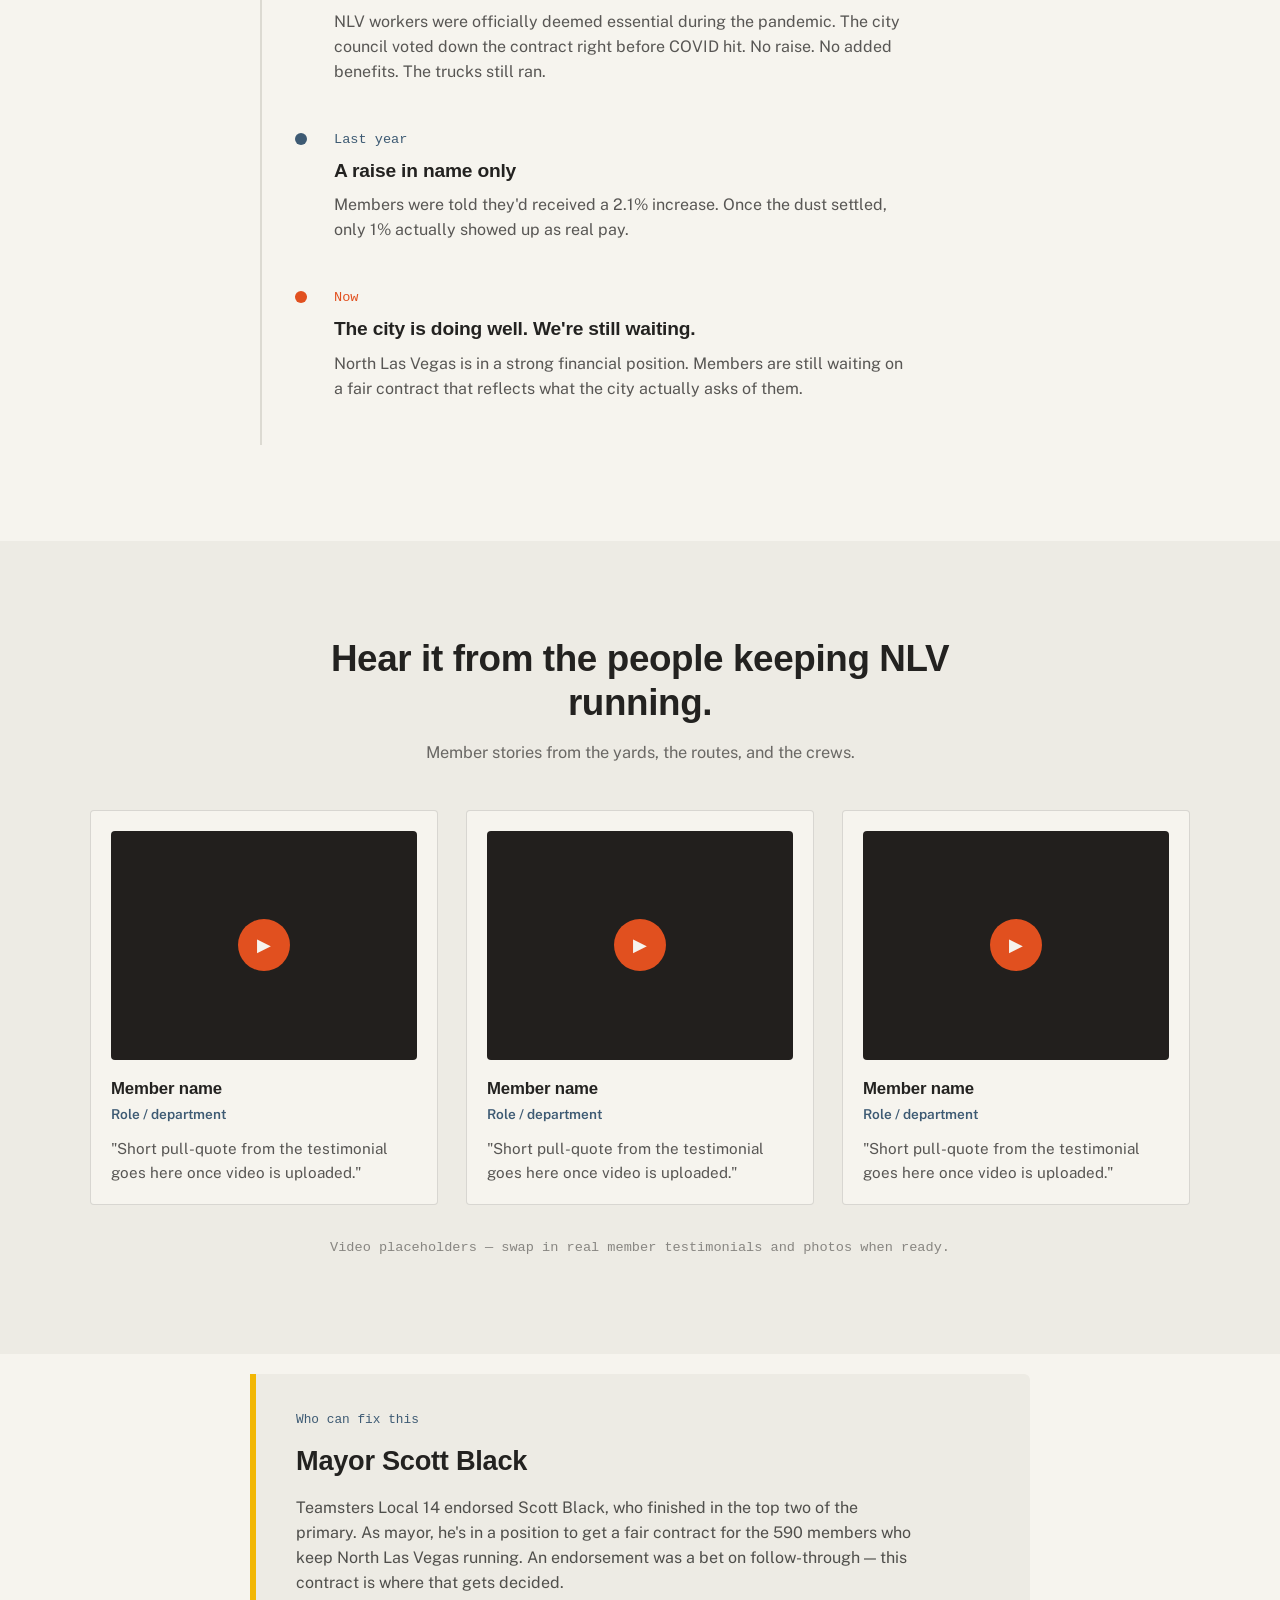
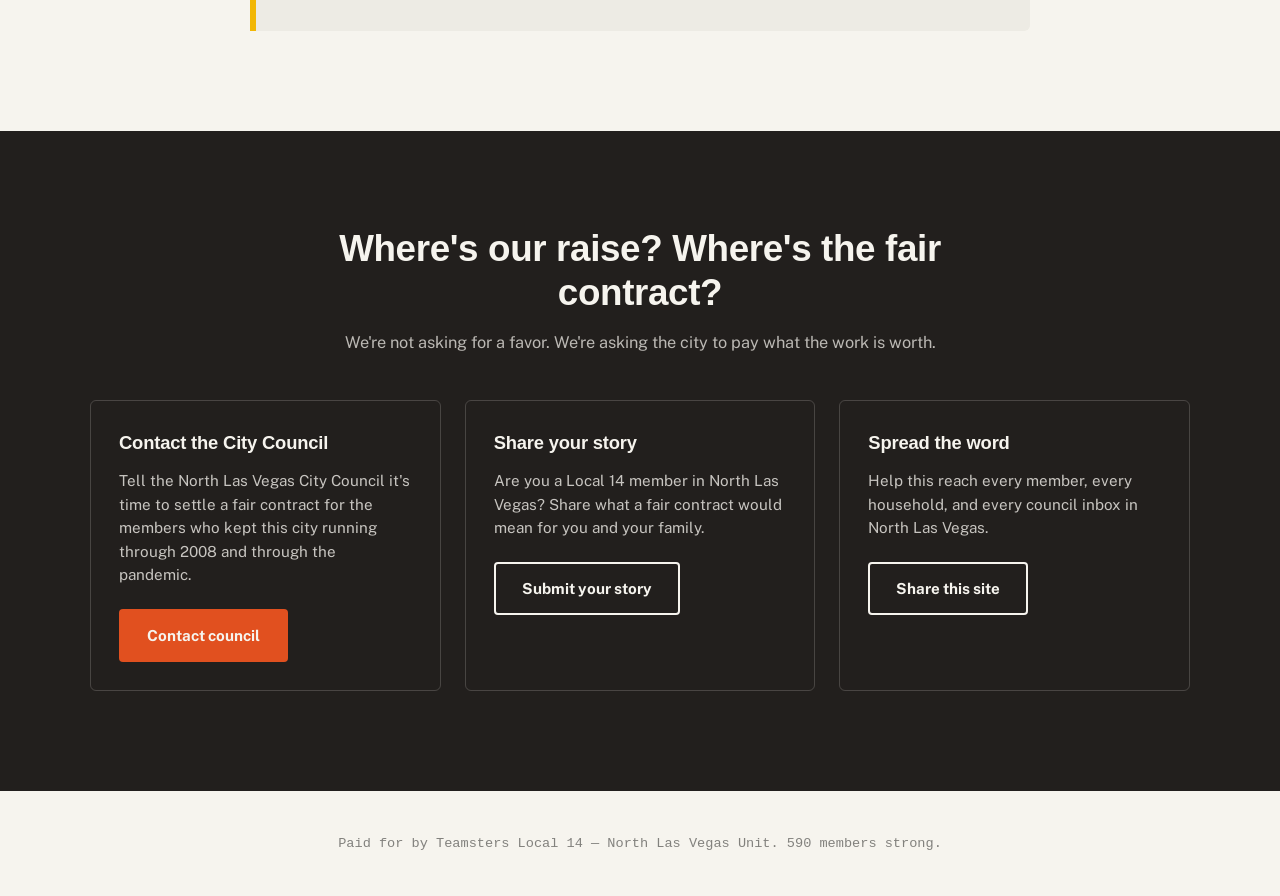
==== commit 0e8f6ac6: "Rename index (19).html to index.html" ====
--- a/index.html
+++ b/index.html
@@ -7,18 +7,23 @@
 <meta name="description" content="590 Teamsters Local 14 members keep North Las Vegas running. It's time the city paid them fairly.">
 <link rel="preconnect" href="https://fonts.googleapis.com">
 <link rel="preconnect" href="https://fonts.gstatic.com" crossorigin>
-<link href="https://fonts.googleapis.com/css2?family=Archivo+Expanded:wght@600;700;800&family=Public+Sans:wght@400;500;600;700&family=Space+Mono:wght@400;700&display=swap" rel="stylesheet">
+<link href="https://fonts.googleapis.com/css2?family=Source+Serif+4:wght@600;700&family=Public+Sans:wght@400;500;600;700&display=swap" rel="stylesheet">
 <link rel="stylesheet" href="style.css">
 </head>
 <body>
 
-<div class="ticket-tear" aria-hidden="true"></div>
+<div class="brand-bar" aria-hidden="true"></div>
 
 <header class="site-header">
-  <div class="badge">
-    <span class="badge-local">LOCAL 14</span>
-    <span class="badge-div">·</span>
-    <span class="badge-city">North Las Vegas Unit</span>
+  <div class="wordmark">
+    <svg class="wordmark-seal" width="36" height="36" viewBox="0 0 36 36" aria-hidden="true">
+      <circle cx="18" cy="18" r="17" fill="none" stroke="#C9982A" stroke-width="2"/>
+      <path d="M18 9 L20.5 15.5 L27.5 15.9 L22 20.2 L24 27 L18 23 L12 27 L14 20.2 L8.5 15.9 L15.5 15.5 Z" fill="#C9982A"/>
+    </svg>
+    <div class="wordmark-text">
+      <span class="wordmark-local">Teamsters Local 14</span>
+      <span class="wordmark-unit">North Las Vegas Unit</span>
+    </div>
   </div>
   <nav class="site-nav">
     <a href="#gallery">Photos</a>
@@ -36,7 +41,7 @@
     <div class="hero-grid">
       <div class="hero-text">
         <p class="hero-kicker">City of North Las Vegas · Contract negotiation</p>
-        <h1 class="hero-headline">We're the <span class="ink-stamp">backbone</span> of this city.<br>Lately we're the back seat.</h1>
+        <h1 class="hero-headline">We're the backbone of this city. Lately we're the back seat.</h1>
         <p class="hero-sub">590 Teamsters Local 14 members run the trucks, the water, the streets, and the yards that keep North Las Vegas open. When the city was nearly bankrupt, we helped hold it together. Now the city is thriving — and still won't put a fair raise on paper.</p>
         <div class="hero-actions">
           <a href="#action" class="btn btn-primary">Take action</a>
@@ -45,21 +50,22 @@
       </div>
       <div class="hero-plate" aria-hidden="true">
         <div class="plate">
-          <div class="plate-row"><span>UNIT</span><strong>NLV / Local 14</strong></div>
-          <div class="plate-row"><span>MEMBERS</span><strong id="stat-members">590</strong></div>
-          <div class="plate-row"><span>LAST RAISE</span><strong>2.1%</strong></div>
-          <div class="plate-row"><span>ACTUAL PAY GAIN</span><strong>1.0%</strong></div>
-          <div class="plate-row plate-row--status"><span>CONTRACT STATUS</span><strong class="status-flag">UNSETTLED</strong></div>
-        </div>
-      </div>
-    </div>
-  </section>
-
-  <!-- PHOTO POP-UPS -->
+          <div class="plate-title">Contract fact sheet</div>
+          <div class="plate-row"><span>Unit</span><strong>NLV / Local 14</strong></div>
+          <div class="plate-row"><span>Members</span><strong id="stat-members">590</strong></div>
+          <div class="plate-row"><span>Last raise</span><strong>2.1%</strong></div>
+          <div class="plate-row"><span>Actual pay gain</span><strong>1.0%</strong></div>
+          <div class="plate-row plate-row--status"><span>Contract status</span><strong class="status-flag">Unsettled</strong></div>
+        </div>
+      </div>
+    </div>
+  </section>
+
+  <!-- PHOTO SECTION -->
   <section class="gallery-section" id="gallery">
     <div class="section-head">
       <h2>On the routes. In the yards. Keeping NLV moving.</h2>
-      <p class="section-note">A different set of photos pops up every time this page loads.</p>
+      <p class="section-note">A different set of photos appears on every visit.</p>
     </div>
     <div class="photo-board" id="photoBoard"></div>
   </section>
@@ -68,7 +74,7 @@
   <section class="toggle-section" id="record">
     <div class="section-head">
       <h2>When times are bad, we're family.<br>When times are good, we're put to the side.</h2>
-      <p class="section-note">Flip the sign. This is how it's actually gone for NLV Teamsters over the last two decades.</p>
+      <p class="section-note">This is how it's actually gone for NLV Teamsters over the last two decades.</p>
     </div>
 
     <div class="toggle-widget" id="toggleWidget">
@@ -78,24 +84,22 @@
       </div>
 
       <div class="toggle-stage">
-        <svg class="toggle-illustration" viewBox="0 0 640 220" aria-hidden="true">
-          <line x1="0" y1="180" x2="640" y2="180" stroke="var(--steel)" stroke-width="2" stroke-dasharray="6 8"/>
-          <!-- table -->
-          <rect x="230" y="150" width="180" height="10" fill="var(--asphalt)"/>
-          <rect x="240" y="160" width="10" height="40" fill="var(--asphalt)"/>
-          <rect x="390" y="160" width="10" height="40" fill="var(--asphalt)"/>
-          <!-- worker figure, position animated via class -->
-          <g id="workerFigure" class="worker-figure">
-            <circle cx="0" cy="0" r="16" fill="var(--safety)"/>
-            <rect x="-14" y="14" width="28" height="34" rx="6" fill="var(--steel)"/>
-          </g>
-          <!-- head of table marker (bad times target) -->
-          <g class="target-marker target-head" aria-hidden="true">
+        <svg class="toggle-illustration" viewBox="0 0 640 180" aria-hidden="true">
+          <line x1="20" y1="128" x2="620" y2="128" class="position-track" stroke-width="2" stroke-dasharray="4 6"/>
+          <circle cx="150" cy="128" r="5" fill="rgba(11,31,61,0.3)"/>
+          <circle cx="480" cy="128" r="5" fill="rgba(11,31,61,0.3)"/>
+
+          <g class="target-marker target-head">
             <text x="0" y="0" class="target-label">HEAD OF THE TABLE</text>
           </g>
-          <!-- kids table marker (good times target) -->
-          <g class="target-marker target-kids" aria-hidden="true">
+          <g class="target-marker target-kids">
             <text x="0" y="0" class="target-label">THE KIDS' TABLE</text>
+          </g>
+
+          <g class="position-marker">
+            <line x1="0" y1="0" x2="0" y2="-38" class="marker-pole" stroke-width="2"/>
+            <path d="M0,-38 L22,-31 L0,-24 Z" class="marker-flag"/>
+            <circle cx="0" cy="2" r="6" fill="#0B1F3D"/>
           </g>
         </svg>
 
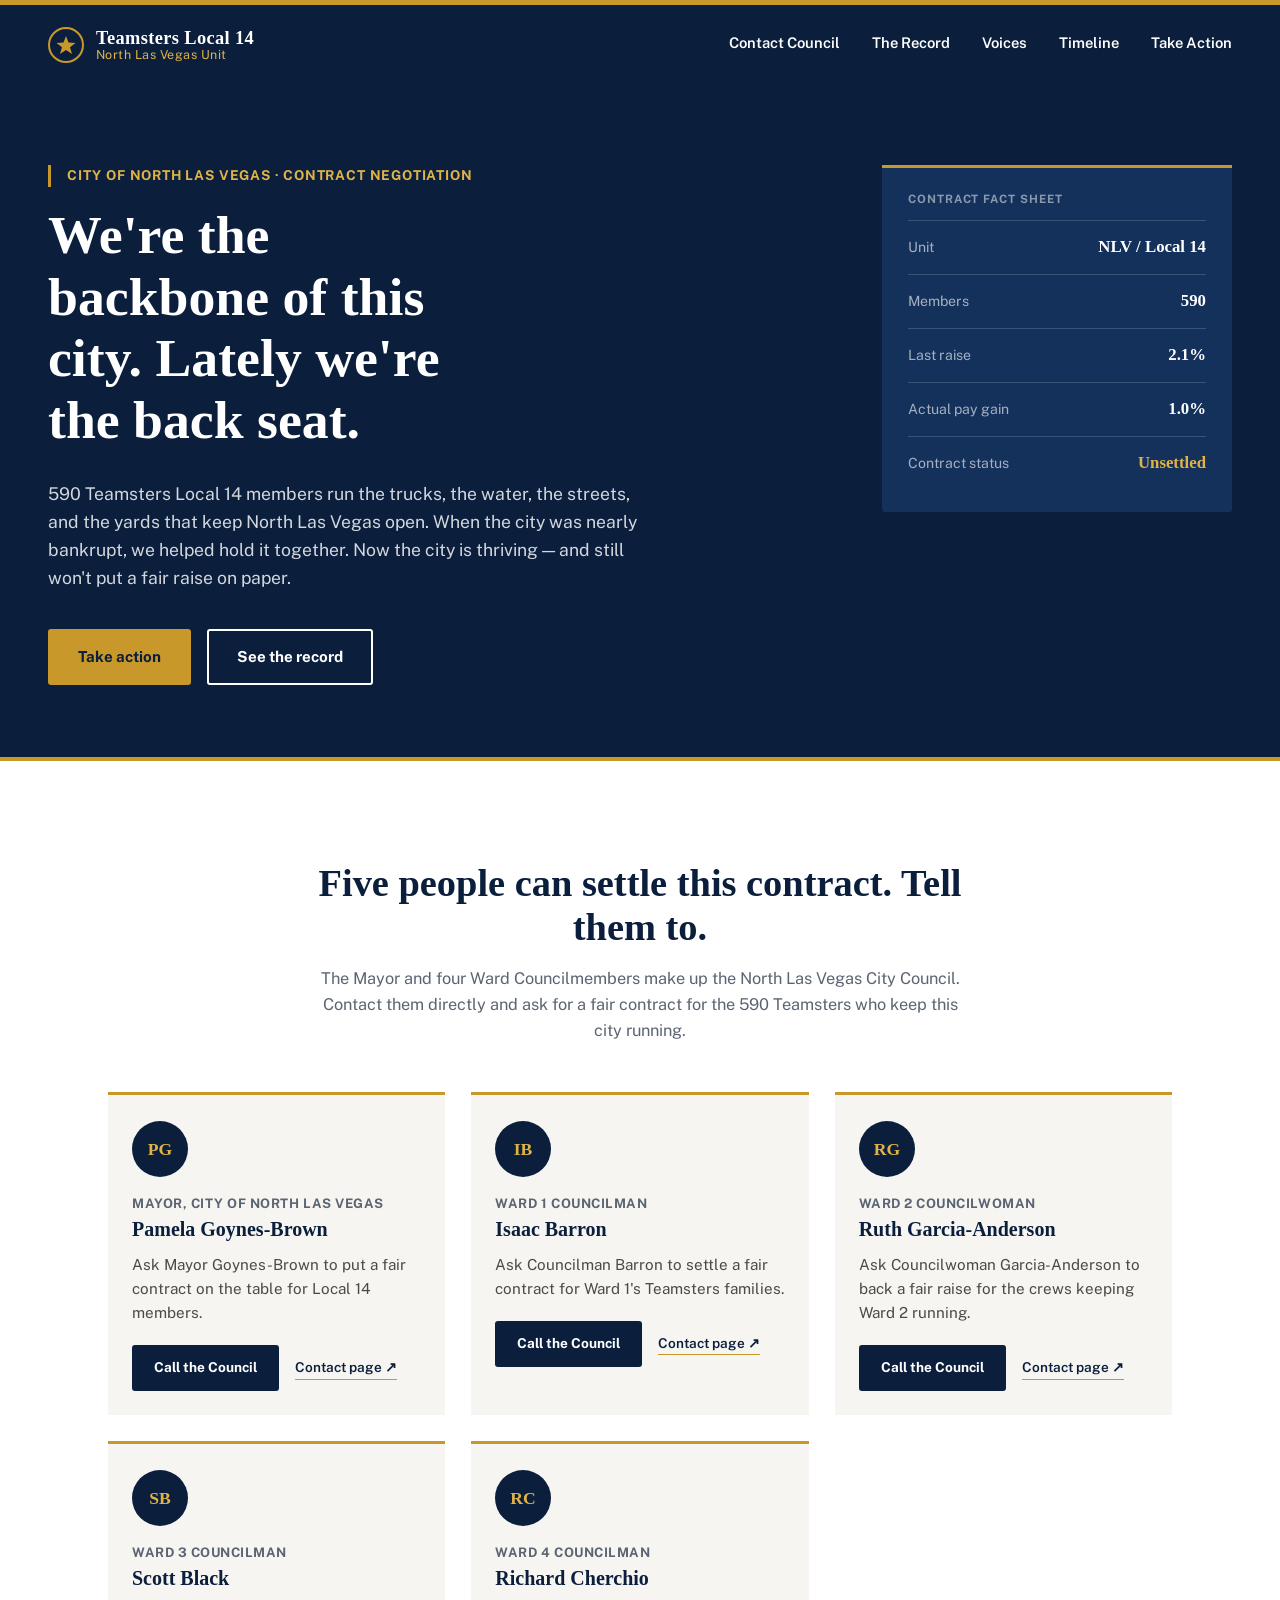
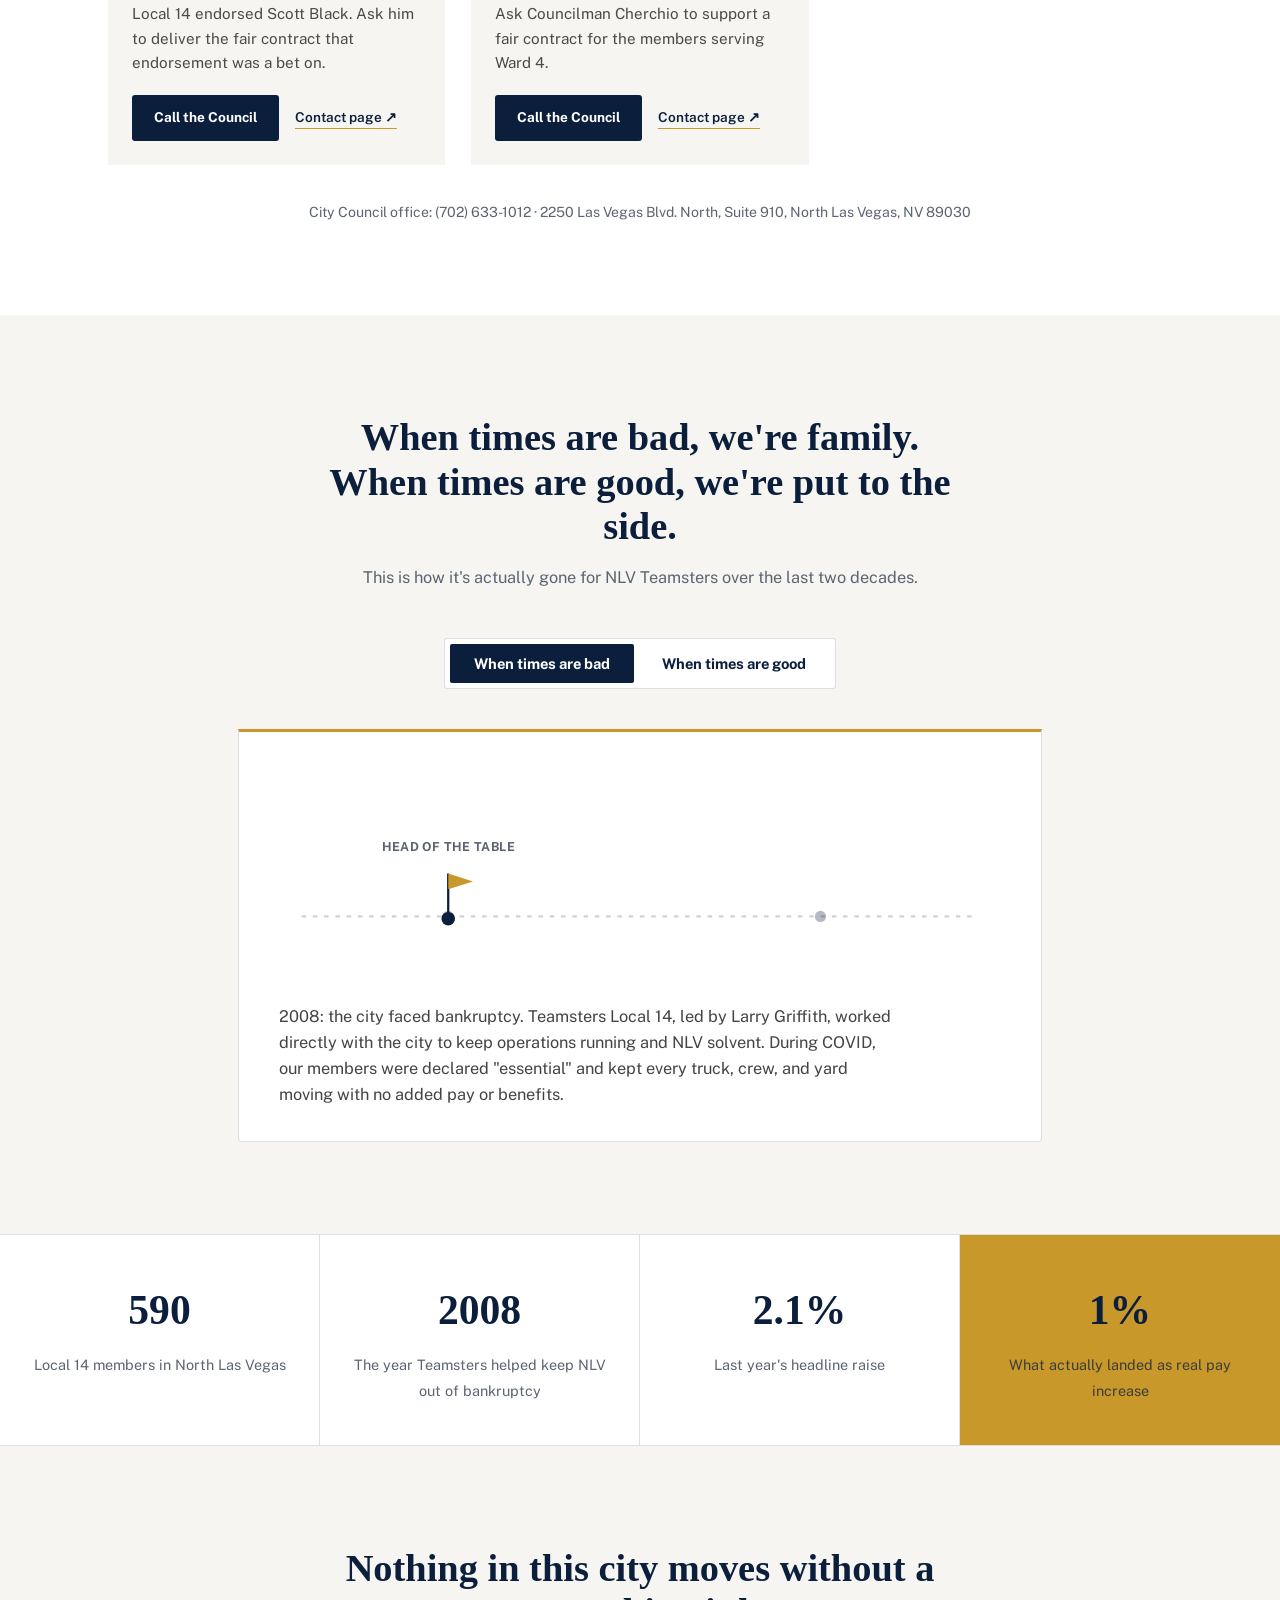
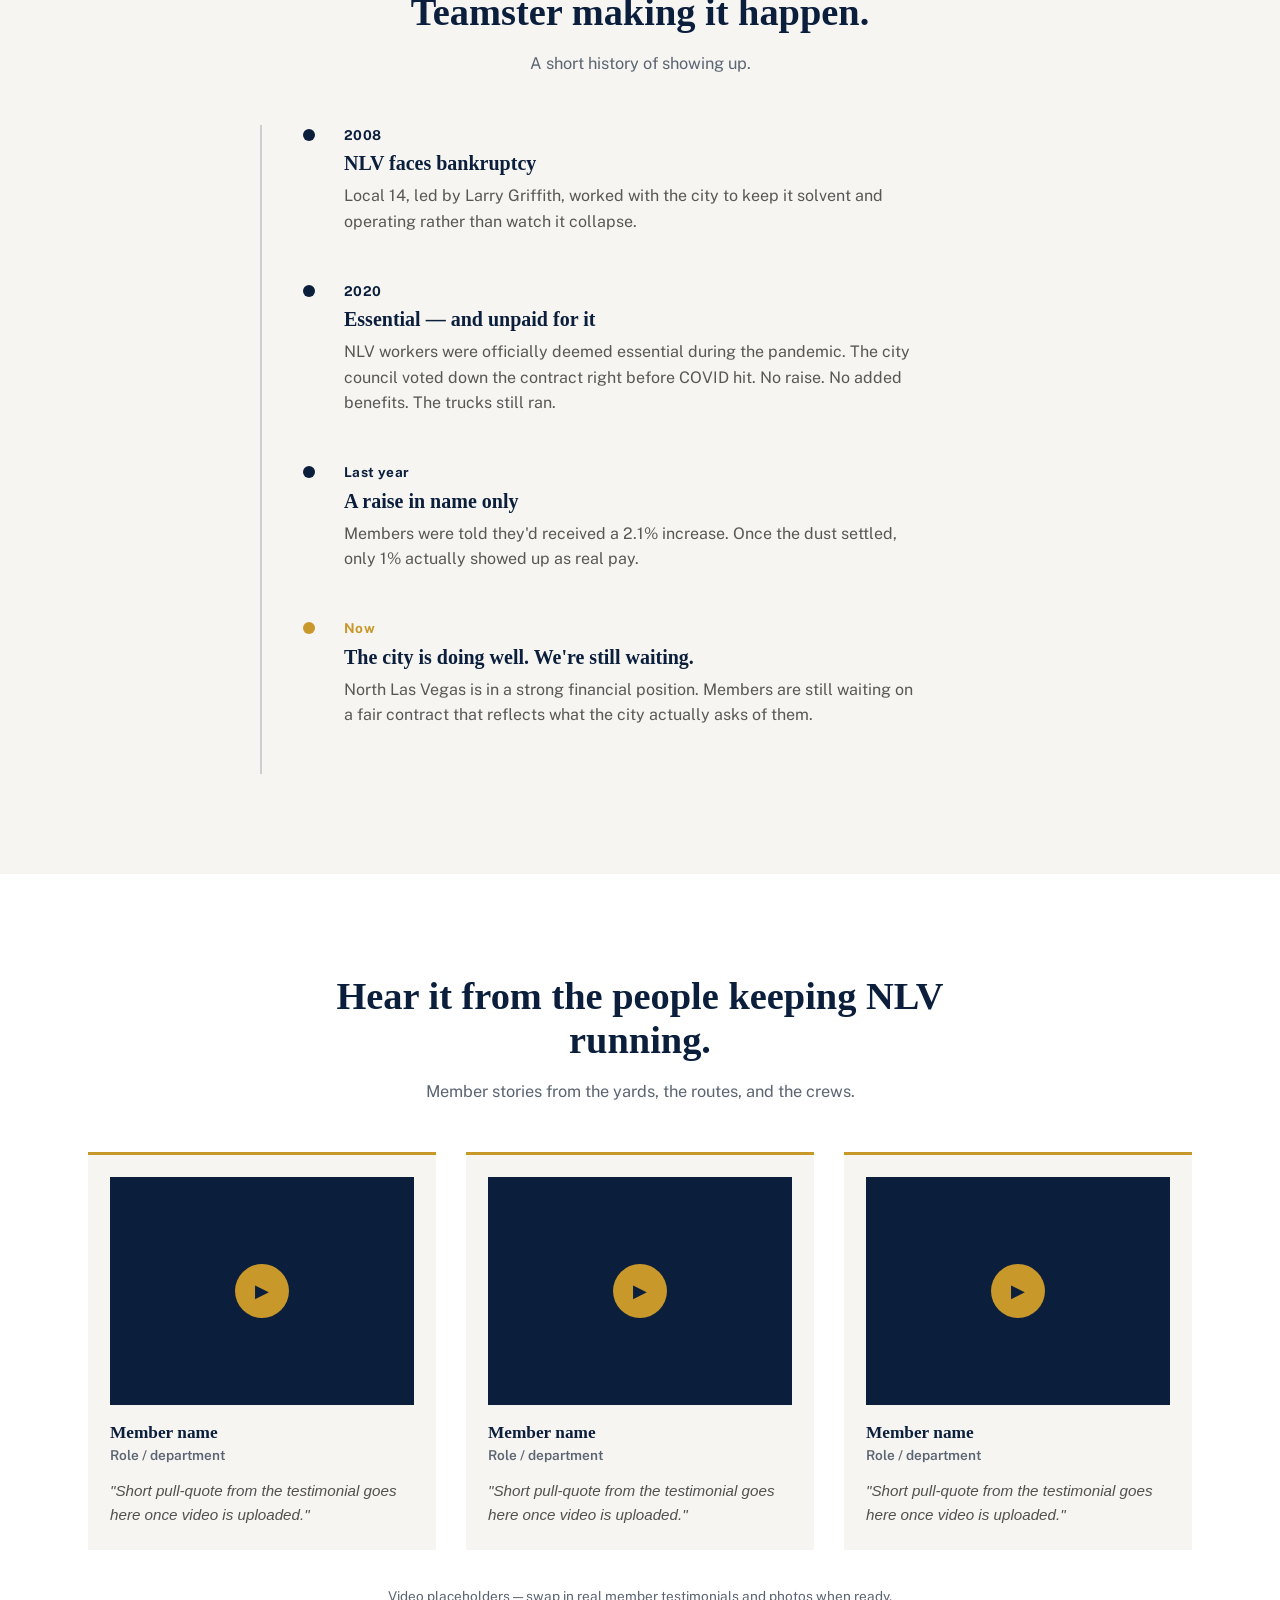
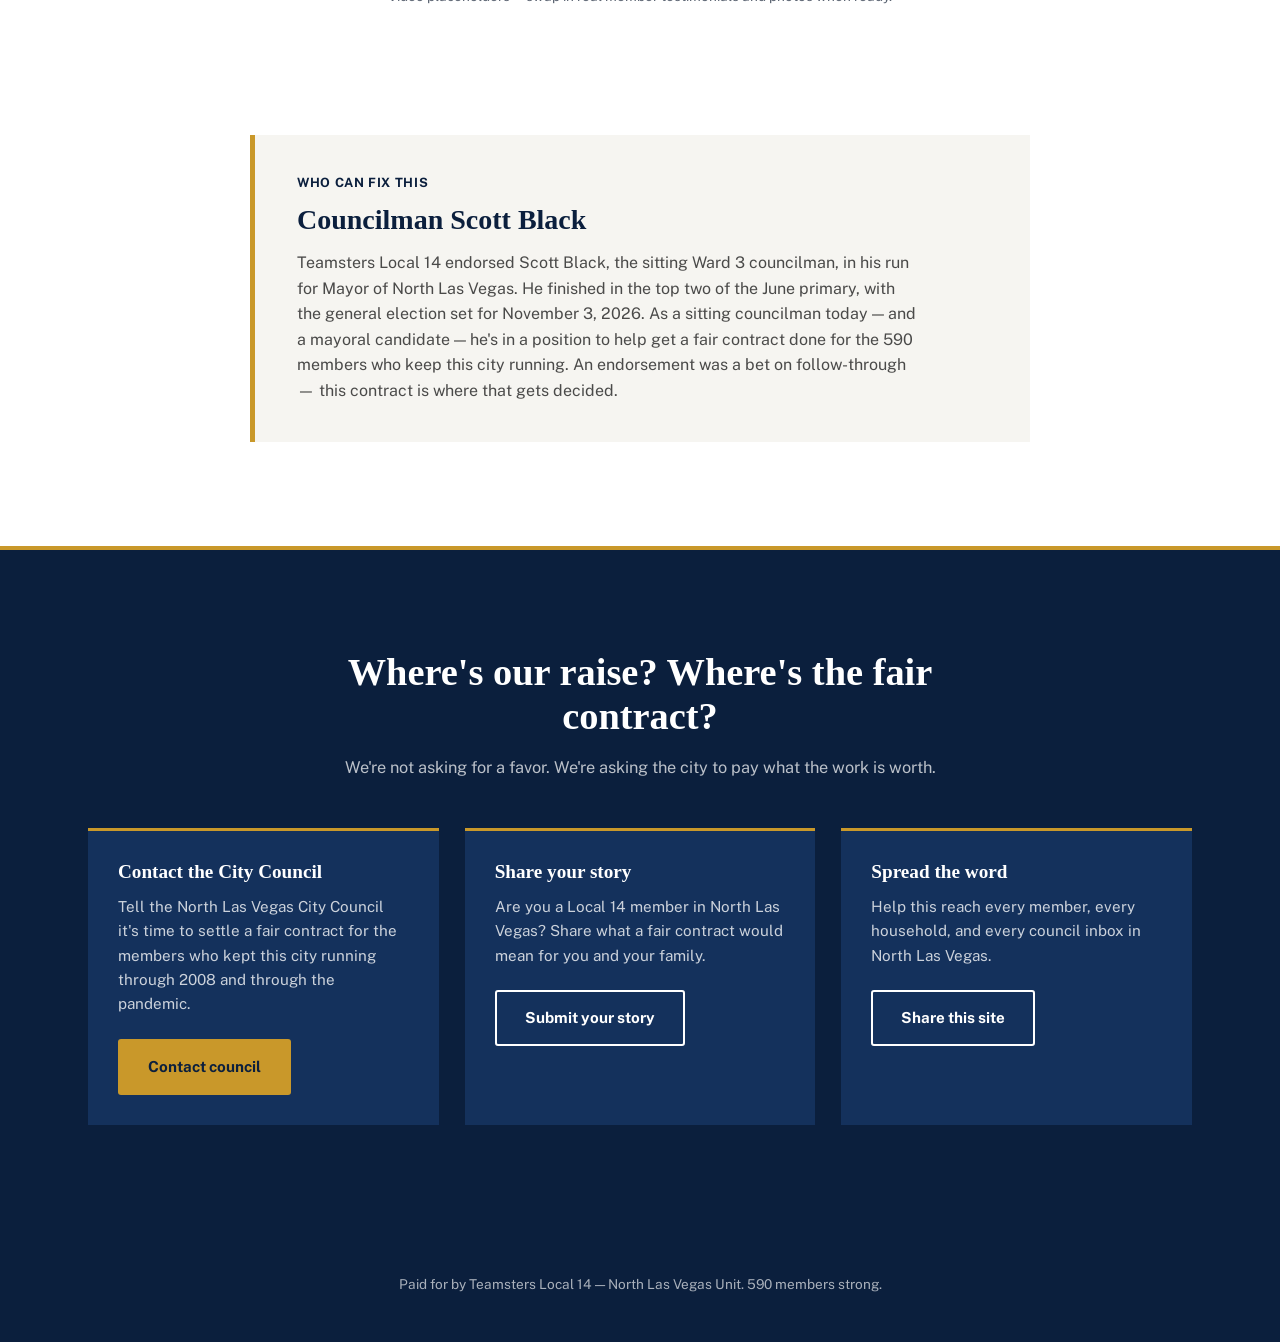
==== commit ce56cd8b: "Rename index (21).html to index.html" ====
--- a/index.html
+++ b/index.html
@@ -26,7 +26,7 @@
     </div>
   </div>
   <nav class="site-nav">
-    <a href="#gallery">Photos</a>
+    <a href="#council">Contact Council</a>
     <a href="#record">The Record</a>
     <a href="#voices">Voices</a>
     <a href="#timeline">Timeline</a>
@@ -61,13 +61,71 @@
     </div>
   </section>
 
-  <!-- PHOTO SECTION -->
-  <section class="gallery-section" id="gallery">
+  <!-- COUNCIL CALLOUT -->
+  <section class="council-section" id="council">
     <div class="section-head">
-      <h2>On the routes. In the yards. Keeping NLV moving.</h2>
-      <p class="section-note">A different set of photos appears on every visit.</p>
-    </div>
-    <div class="photo-board" id="photoBoard"></div>
+      <h2>Five people can settle this contract. Tell them to.</h2>
+      <p class="section-note">The Mayor and four Ward Councilmembers make up the North Las Vegas City Council. Contact them directly and ask for a fair contract for the 590 Teamsters who keep this city running.</p>
+    </div>
+
+    <div class="council-grid">
+      <article class="council-card">
+        <div class="council-photo" aria-hidden="true">PG</div>
+        <p class="council-title">Mayor, City of North Las Vegas</p>
+        <h3 class="council-name">Pamela Goynes-Brown</h3>
+        <p class="council-ask">Ask Mayor Goynes-Brown to put a fair contract on the table for Local 14 members.</p>
+        <div class="council-actions">
+          <a href="tel:+17026331012" class="btn btn-council">Call the Council</a>
+          <a href="https://www.cityofnorthlasvegas.com/our-city/city-council/mayor" class="council-link">Contact page ↗</a>
+        </div>
+      </article>
+
+      <article class="council-card">
+        <div class="council-photo" aria-hidden="true">IB</div>
+        <p class="council-title">Ward 1 Councilman</p>
+        <h3 class="council-name">Isaac Barron</h3>
+        <p class="council-ask">Ask Councilman Barron to settle a fair contract for Ward 1's Teamsters families.</p>
+        <div class="council-actions">
+          <a href="tel:+17026331012" class="btn btn-council">Call the Council</a>
+          <a href="https://www.cityofnorthlasvegas.com/our-city/city-council/ward-1" class="council-link">Contact page ↗</a>
+        </div>
+      </article>
+
+      <article class="council-card">
+        <div class="council-photo" aria-hidden="true">RG</div>
+        <p class="council-title">Ward 2 Councilwoman</p>
+        <h3 class="council-name">Ruth Garcia-Anderson</h3>
+        <p class="council-ask">Ask Councilwoman Garcia-Anderson to back a fair raise for the crews keeping Ward 2 running.</p>
+        <div class="council-actions">
+          <a href="tel:+17026331012" class="btn btn-council">Call the Council</a>
+          <a href="https://www.cityofnorthlasvegas.com/our-city/city-council/ward-2" class="council-link">Contact page ↗</a>
+        </div>
+      </article>
+
+      <article class="council-card">
+        <div class="council-photo" aria-hidden="true">SB</div>
+        <p class="council-title">Ward 3 Councilman</p>
+        <h3 class="council-name">Scott Black</h3>
+        <p class="council-ask">Local 14 endorsed Scott Black. Ask him to deliver the fair contract that endorsement was a bet on.</p>
+        <div class="council-actions">
+          <a href="tel:+17026331012" class="btn btn-council">Call the Council</a>
+          <a href="https://www.cityofnorthlasvegas.com/our-city/city-council/ward-3" class="council-link">Contact page ↗</a>
+        </div>
+      </article>
+
+      <article class="council-card">
+        <div class="council-photo" aria-hidden="true">RC</div>
+        <p class="council-title">Ward 4 Councilman</p>
+        <h3 class="council-name">Richard Cherchio</h3>
+        <p class="council-ask">Ask Councilman Cherchio to support a fair contract for the members serving Ward 4.</p>
+        <div class="council-actions">
+          <a href="tel:+17026331012" class="btn btn-council">Call the Council</a>
+          <a href="https://www.cityofnorthlasvegas.com/our-city/city-council/ward-4" class="council-link">Contact page ↗</a>
+        </div>
+      </article>
+    </div>
+
+    <p class="council-note">City Council office: (702) 633-1012 · 2250 Las Vegas Blvd. North, Suite 910, North Las Vegas, NV 89030</p>
   </section>
 
   <!-- THE TOGGLE: bad times vs good times -->
@@ -204,12 +262,12 @@
     <p class="voices-note">Video placeholders — swap in real member testimonials and photos when ready.</p>
   </section>
 
-  <!-- MAYOR / ACCOUNTABILITY -->
+  <!-- MAYORAL RACE / ACCOUNTABILITY -->
   <section class="accountability-section">
     <div class="accountability-card">
       <p class="accountability-kicker">Who can fix this</p>
-      <h2>Mayor Scott Black</h2>
-      <p class="accountability-body">Teamsters Local 14 endorsed Scott Black, who finished in the top two of the primary. As mayor, he's in a position to get a fair contract for the 590 members who keep North Las Vegas running. An endorsement was a bet on follow-through — this contract is where that gets decided.</p>
+      <h2>Councilman Scott Black</h2>
+      <p class="accountability-body">Teamsters Local 14 endorsed Scott Black, the sitting Ward 3 councilman, in his run for Mayor of North Las Vegas. He finished in the top two of the June primary, with the general election set for November 3, 2026. As a sitting councilman today — and a mayoral candidate — he's in a position to help get a fair contract done for the 590 members who keep this city running. An endorsement was a bet on follow-through — this contract is where that gets decided.</p>
     </div>
   </section>
 
--- a/style.css
+++ b/style.css
@@ -1,25 +1,23 @@
 /* ==========================================================================
-   Tokens
+   Tokens — Teamsters Local 14 campaign
    ========================================================================== */
 :root{
-  --asphalt: #221F1D;
-  --asphalt-soft: #2E2A27;
-  --concrete: #DCDAD2;
-  --concrete-light: #EDEBE4;
-  --safety: #E1501F;
-  --safety-dark: #B93E17;
-  --steel: #3D5A73;
-  --caution: #F2B705;
-  --ink: #232220;
-  --paper: #F6F4EE;
-
-  --font-display: "Archivo Expanded", sans-serif;
-  --font-body: "Public Sans", sans-serif;
-  --font-mono: "Space Mono", monospace;
-
-  --radius-plate: 4px;
-  --line: 1px solid rgba(35,34,32,0.14);
-  --line-light: 1px solid rgba(246,244,238,0.18);
+  --navy: #0B1F3D;
+  --navy-mid: #14315C;
+  --navy-soft: #1D3A66;
+  --gold: #C9982A;
+  --gold-bright: #E0B347;
+  --paper: #F6F5F1;
+  --white: #FFFFFF;
+  --ink: #1A1A1A;
+  --steel: #5B6472;
+
+  --font-display: "Source Serif 4", Georgia, serif;
+  --font-body: "Public Sans", -apple-system, sans-serif;
+
+  --radius: 3px;
+  --line: 1px solid rgba(11,31,61,0.14);
+  --line-light: 1px solid rgba(255,255,255,0.16);
 }
 
 *, *::before, *::after{ box-sizing: border-box; }
@@ -35,7 +33,7 @@
   font-family: var(--font-body);
   color: var(--ink);
   background: var(--paper);
-  line-height: 1.55;
+  line-height: 1.6;
   -webkit-font-smoothing: antialiased;
 }
 
@@ -43,24 +41,21 @@
   font-family: var(--font-display);
   font-weight: 700;
   margin: 0;
-  letter-spacing: -0.01em;
+  line-height: 1.15;
 }
 
 a{ color: inherit; }
 
 :focus-visible{
-  outline: 3px solid var(--steel);
+  outline: 3px solid var(--gold);
   outline-offset: 3px;
 }
 
-/* torn-ticket strip along the very top of the page */
-.ticket-tear{
-  height: 6px;
+/* Brand bar — solid, not decorative pattern */
+.brand-bar{
+  height: 5px;
   width: 100%;
-  background-image: linear-gradient(135deg, var(--asphalt) 25%, transparent 25%),
-                     linear-gradient(225deg, var(--asphalt) 25%, transparent 25%);
-  background-size: 12px 12px;
-  background-position: 0 0;
+  background: var(--gold);
 }
 
 /* ==========================================================================
@@ -70,209 +65,273 @@
   display:flex;
   align-items:center;
   justify-content:space-between;
-  padding: 20px 40px;
-  border-bottom: var(--line);
+  padding: 22px 48px;
+  background: var(--navy);
+  color: var(--white);
   flex-wrap: wrap;
-  gap: 14px;
-}
-
-.badge{
-  font-family: var(--font-mono);
-  font-size: 0.8rem;
+  gap: 16px;
+}
+
+.wordmark{
   display:flex;
   align-items:center;
-  gap:8px;
-  color: var(--asphalt);
-}
-.badge-local{ font-weight:700; letter-spacing:0.04em; }
-.badge-div{ color: var(--safety); }
-
-.site-nav{ display:flex; gap: 28px; }
+  gap: 12px;
+}
+.wordmark-seal{ flex-shrink: 0; }
+.wordmark-text{
+  display:flex;
+  flex-direction: column;
+  line-height: 1.1;
+}
+.wordmark-local{
+  font-family: var(--font-display);
+  font-weight: 700;
+  font-size: 1.15rem;
+  letter-spacing: 0.02em;
+}
+.wordmark-unit{
+  font-size: 0.78rem;
+  color: var(--gold-bright);
+  letter-spacing: 0.04em;
+}
+
+.site-nav{ display:flex; gap: 32px; }
 .site-nav a{
   text-decoration:none;
   font-size: 0.92rem;
   font-weight: 600;
-  color: var(--ink);
+  color: var(--white);
   border-bottom: 2px solid transparent;
-  padding-bottom: 2px;
-  transition: border-color 0.15s ease;
-}
-.site-nav a:hover{ border-color: var(--safety); }
+  padding-bottom: 3px;
+  transition: border-color 0.15s ease, color 0.15s ease;
+}
+.site-nav a:hover{ border-color: var(--gold); color: var(--gold-bright); }
 
 /* ==========================================================================
    Hero
    ========================================================================== */
 .hero{
-  background: var(--asphalt);
-  color: var(--paper);
-  padding: 88px 40px 64px;
+  background: var(--navy);
+  color: var(--white);
+  padding: 80px 48px 72px;
+  border-bottom: 4px solid var(--gold);
 }
 .hero-grid{
-  max-width: 1180px;
+  max-width: 1200px;
   margin: 0 auto;
   display: grid;
   grid-template-columns: 1.5fr 1fr;
-  gap: 56px;
+  gap: 60px;
   align-items: start;
 }
 .hero-kicker{
-  font-family: var(--font-mono);
   font-size: 0.85rem;
-  color: var(--caution);
+  font-weight: 700;
+  color: var(--gold-bright);
+  letter-spacing: 0.06em;
+  text-transform: uppercase;
   margin: 0 0 18px;
+  padding-left: 16px;
+  border-left: 3px solid var(--gold);
 }
 .hero-headline{
-  font-size: clamp(2.3rem, 4.4vw, 3.6rem);
-  line-height: 1.08;
-  max-width: 14ch;
-}
-.ink-stamp{
-  color: var(--safety);
-  position: relative;
+  font-size: clamp(2.4rem, 4.2vw, 3.5rem);
+  max-width: 15ch;
+  color: var(--white);
 }
 .hero-sub{
-  max-width: 52ch;
-  margin: 26px 0 34px;
-  font-size: 1.08rem;
-  color: rgba(246,244,238,0.86);
+  max-width: 54ch;
+  margin: 28px 0 36px;
+  font-size: 1.1rem;
+  color: rgba(255,255,255,0.82);
 }
 .hero-actions{ display:flex; gap: 16px; flex-wrap: wrap; }
 
 .btn{
   display: inline-block;
-  padding: 13px 26px;
+  padding: 14px 28px;
   font-weight: 700;
   font-size: 0.95rem;
   text-decoration:none;
-  border-radius: var(--radius-plate);
+  border-radius: var(--radius);
   border: 2px solid transparent;
-  transition: transform 0.12s ease, background 0.15s ease;
-}
-.btn-primary{ background: var(--safety); color: var(--paper); }
-.btn-primary:hover{ background: var(--safety-dark); transform: translateY(-1px); }
-.btn-ghost{ border-color: currentColor; }
-.btn-ghost:hover{ background: rgba(246,244,238,0.08); }
-
-.action-section .btn-ghost{ color: var(--paper); }
-
-/* the "work order plate" in the hero */
+  transition: transform 0.12s ease, background 0.15s ease, color 0.15s ease;
+  font-family: var(--font-body);
+}
+.btn-primary{ background: var(--gold); color: var(--navy); }
+.btn-primary:hover{ background: var(--gold-bright); transform: translateY(-1px); }
+.btn-ghost{ border-color: var(--white); color: var(--white); }
+.btn-ghost:hover{ background: rgba(255,255,255,0.1); }
+.action-section .btn-ghost{ border-color: var(--white); color: var(--white); }
+
+/* Fact sheet card in hero */
 .hero-plate{ display:flex; justify-content:flex-end; }
 .plate{
-  background: var(--asphalt-soft);
-  border: var(--line-light);
-  border-radius: var(--radius-plate);
+  background: var(--navy-mid);
+  border-top: 3px solid var(--gold);
+  border-radius: 0 0 var(--radius) var(--radius);
   width: 100%;
-  max-width: 340px;
-  padding: 22px 24px;
+  max-width: 350px;
+  padding: 8px 26px 22px;
+}
+.plate-title{
+  font-size: 0.72rem;
+  font-weight: 700;
+  letter-spacing: 0.08em;
+  text-transform: uppercase;
+  color: rgba(255,255,255,0.5);
+  padding: 14px 0 12px;
+  border-bottom: var(--line-light);
 }
 .plate-row{
   display:flex;
   justify-content: space-between;
+  align-items: baseline;
   gap: 12px;
-  padding: 11px 0;
+  padding: 13px 0;
   border-bottom: var(--line-light);
-  font-family: var(--font-mono);
-  font-size: 0.85rem;
 }
 .plate-row:last-child{ border-bottom:none; }
-.plate-row span{ color: rgba(246,244,238,0.6); }
-.plate-row strong{ color: var(--paper); font-weight: 700; }
-.status-flag{ color: var(--caution) !important; }
+.plate-row span{ color: rgba(255,255,255,0.62); font-size: 0.88rem; }
+.plate-row strong{ color: var(--white); font-weight: 700; font-family: var(--font-display); font-size: 1.05rem; }
+.status-flag{ color: var(--gold-bright) !important; }
 
 /* ==========================================================================
    Section head shared
    ========================================================================== */
 .section-head{
   max-width: 760px;
-  margin: 0 auto 44px;
-  padding: 0 40px;
+  margin: 0 auto 48px;
+  padding: 0 48px;
   text-align: center;
 }
 .section-head h2{
-  font-size: clamp(1.7rem, 3vw, 2.3rem);
-  line-height: 1.18;
+  font-size: clamp(1.8rem, 3vw, 2.4rem);
+  color: var(--navy);
 }
 .section-note{
   margin-top: 16px;
-  color: rgba(35,34,32,0.65);
+  color: var(--steel);
   font-size: 1.02rem;
 }
-.section-head--light h2{ color: var(--paper); }
-.section-note--light{ color: rgba(246,244,238,0.72); }
-
-/* ==========================================================================
-   Photo pop-ups (corkboard)
-   ========================================================================== */
-.gallery-section{
-  padding: 96px 0 88px;
-  background: var(--concrete);
-  background-image:
-    radial-gradient(rgba(35,34,32,0.06) 1px, transparent 1px);
-  background-size: 14px 14px;
-}
-.photo-board{
-  max-width: 1100px;
-  margin: 0 auto;
-  padding: 0 40px;
+.section-head--light h2{ color: var(--white); }
+.section-note--light{ color: rgba(255,255,255,0.72); }
+
+/* ==========================================================================
+   Council callout
+   ========================================================================== */
+.council-section{
+  padding: 100px 0 92px;
+  background: var(--white);
+}
+.council-grid{
+  max-width: 1160px;
+  margin: 0 auto;
+  padding: 0 48px;
   display: grid;
-  grid-template-columns: repeat(auto-fit, minmax(160px, 1fr));
-  gap: 26px 22px;
-  align-items: start;
-}
-.photo-pop{
+  grid-template-columns: repeat(3, 1fr);
+  gap: 26px;
+}
+.council-card{
+  border-top: 3px solid var(--gold);
   background: var(--paper);
-  padding: 10px 10px 34px;
-  box-shadow: 0 10px 22px rgba(0,0,0,0.18);
+  padding: 26px 24px 24px;
   opacity: 0;
-  transform: scale(0.4) rotate(var(--tilt, 0deg));
-  animation: popIn 0.55s cubic-bezier(.26,1.4,.4,1) forwards;
-  animation-delay: var(--delay, 0s);
-}
-.photo-pop-frame{
-  width: 100%;
-  aspect-ratio: 4 / 5;
-  background: linear-gradient(135deg, var(--steel) 0%, var(--asphalt) 100%);
+  transform: translateY(14px);
+  animation: fadeUp 0.55s ease forwards;
+}
+.council-card:nth-child(1){ animation-delay: 0s; }
+.council-card:nth-child(2){ animation-delay: 0.08s; }
+.council-card:nth-child(3){ animation-delay: 0.16s; }
+.council-card:nth-child(4){ animation-delay: 0.24s; }
+.council-card:nth-child(5){ animation-delay: 0.32s; }
+
+.council-photo{
+  width: 56px;
+  height: 56px;
+  border-radius: 50%;
+  background: var(--navy);
+  color: var(--gold-bright);
+  font-family: var(--font-display);
+  font-weight: 700;
+  font-size: 1.1rem;
   display:flex;
   align-items:center;
   justify-content:center;
-  color: rgba(246,244,238,0.7);
-  font-family: var(--font-mono);
-  font-size: 0.75rem;
-  text-align: center;
-  padding: 10px;
-}
-.photo-pop-caption{
-  display:block;
-  margin-top: 10px;
-  font-family: var(--font-mono);
-  font-size: 0.72rem;
-  color: rgba(35,34,32,0.55);
-  text-align: center;
-}
-
-@keyframes popIn{
-  0%{ opacity: 0; transform: scale(0.4) rotate(var(--tilt, 0deg)); }
-  60%{ opacity: 1; transform: scale(1.06) rotate(var(--tilt, 0deg)); }
-  100%{ opacity: 1; transform: scale(1) rotate(var(--tilt, 0deg)); }
+  margin-bottom: 16px;
+}
+.council-title{
+  font-size: 0.82rem;
+  font-weight: 700;
+  color: var(--steel);
+  text-transform: uppercase;
+  letter-spacing: 0.04em;
+  margin: 0 0 4px;
+}
+.council-name{
+  font-size: 1.25rem;
+  color: var(--navy);
+  margin-bottom: 12px;
+}
+.council-ask{
+  font-size: 0.95rem;
+  color: rgba(26,26,26,0.78);
+  margin: 0 0 20px;
+}
+.council-actions{
+  display:flex;
+  align-items:center;
+  gap: 16px;
+  flex-wrap: wrap;
+}
+.btn-council{
+  background: var(--navy);
+  color: var(--white);
+  padding: 10px 20px;
+  font-size: 0.85rem;
+}
+.btn-council:hover{ background: var(--navy-mid); }
+.council-link{
+  font-size: 0.85rem;
+  font-weight: 600;
+  color: var(--navy);
+  text-decoration: none;
+  border-bottom: 1px solid var(--gold);
+}
+.council-link:hover{ color: var(--gold); }
+.council-note{
+  text-align:center;
+  max-width: 1160px;
+  margin: 36px auto 0;
+  padding: 0 48px;
+  font-size: 0.88rem;
+  color: var(--steel);
+}
+
+@keyframes fadeUp{
+  from{ opacity: 0; transform: translateY(14px); }
+  to{ opacity: 1; transform: translateY(0); }
 }
 
 /* ==========================================================================
    Toggle: bad times / good times
    ========================================================================== */
 .toggle-section{
-  padding: 96px 0 88px;
+  padding: 100px 0 92px;
+  background: var(--paper);
 }
 .toggle-widget{
   max-width: 900px;
   margin: 0 auto;
-  padding: 0 40px;
+  padding: 0 48px;
 }
 .toggle-switch{
   display:flex;
   justify-content:center;
   gap: 4px;
-  background: var(--concrete);
-  border-radius: 999px;
+  background: var(--white);
+  border: var(--line);
+  border-radius: var(--radius);
   padding: 5px;
   width: fit-content;
   margin: 0 auto 40px;
@@ -281,40 +340,46 @@
   font-family: var(--font-body);
   font-weight: 700;
   font-size: 0.92rem;
-  padding: 11px 22px;
-  border-radius: 999px;
+  padding: 11px 24px;
+  border-radius: 2px;
   border: none;
   background: transparent;
-  color: var(--ink);
+  color: var(--navy);
   cursor: pointer;
   transition: background 0.2s ease, color 0.2s ease;
 }
-.toggle-btn.is-active{ background: var(--asphalt); color: var(--paper); }
+.toggle-btn.is-active{ background: var(--navy); color: var(--white); }
 
 .toggle-stage{
-  background: var(--concrete-light);
+  background: var(--white);
   border: var(--line);
-  border-radius: 10px;
-  padding: 36px 36px 30px;
+  border-top: 3px solid var(--gold);
+  border-radius: 0 0 4px 4px;
+  padding: 40px 40px 34px;
 }
 .toggle-illustration{ width:100%; height: auto; display:block; }
-.worker-figure{ transition: transform 0.6s cubic-bezier(.65,0,.35,1); transform: translate(320px, 128px); }
+.position-track{ stroke: rgba(11,31,61,0.2); }
+.position-marker{ transition: transform 0.5s cubic-bezier(.4,0,.2,1); }
+.marker-flag{ fill: var(--gold); }
+.marker-pole{ stroke: var(--navy); }
 .target-marker{ opacity: 0; transition: opacity 0.4s ease; }
 .target-label{
-  font-family: var(--font-mono);
+  font-family: var(--font-body);
+  font-weight: 700;
   font-size: 11px;
   fill: var(--steel);
   text-anchor: middle;
-}
-.target-head{ transform: translate(320px, 70px); }
-.target-kids{ transform: translate(320px, 200px); }
-
-.toggle-widget[data-mode="bad"] .worker-figure{ transform: translate(320px, 100px); }
+  letter-spacing: 0.03em;
+}
+.target-head{ transform: translate(150px, 70px); }
+.target-kids{ transform: translate(480px, 70px); }
+
+.toggle-widget[data-mode="bad"] .position-marker{ transform: translate(150px, 128px); }
 .toggle-widget[data-mode="bad"] .target-head{ opacity: 1; }
-.toggle-widget[data-mode="good"] .worker-figure{ transform: translate(500px, 145px); }
+.toggle-widget[data-mode="good"] .position-marker{ transform: translate(480px, 128px); }
 .toggle-widget[data-mode="good"] .target-kids{ opacity: 1; }
 
-.toggle-copy p{ display:none; margin: 26px 0 0; max-width: 62ch; font-size: 1.02rem; }
+.toggle-copy p{ display:none; margin: 28px 0 0; max-width: 62ch; font-size: 1.02rem; color: rgba(26,26,26,0.82); }
 .toggle-widget[data-mode="bad"] .toggle-copy-bad{ display:block; }
 .toggle-widget[data-mode="good"] .toggle-copy-good{ display:block; }
 
@@ -324,27 +389,30 @@
 .stats-strip{
   display:grid;
   grid-template-columns: repeat(4, 1fr);
+  background: var(--white);
   border-top: var(--line);
   border-bottom: var(--line);
 }
 .stat-card{
-  padding: 40px 28px;
+  padding: 42px 28px;
   text-align:center;
   border-right: var(--line);
 }
 .stat-card:last-child{ border-right:none; }
-.stat-card--flag{ background: var(--safety); color: var(--paper); }
-.stat-card--flag .stat-label{ color: rgba(246,244,238,0.85); }
+.stat-card--flag{ background: var(--gold); }
+.stat-card--flag .stat-label{ color: rgba(11,31,61,0.75); }
+.stat-card--flag .stat-number{ color: var(--navy); }
 .stat-number{
   display:block;
   font-family: var(--font-display);
-  font-size: 2.5rem;
-  font-weight: 800;
+  font-size: 2.6rem;
+  font-weight: 700;
+  color: var(--navy);
   margin-bottom: 8px;
 }
 .stat-label{
   font-size: 0.9rem;
-  color: rgba(35,34,32,0.65);
+  color: var(--steel);
   max-width: 22ch;
   margin: 0 auto;
 }
@@ -352,17 +420,17 @@
 /* ==========================================================================
    Timeline
    ========================================================================== */
-.timeline-section{ padding: 96px 0; }
+.timeline-section{ padding: 100px 0; background: var(--paper); }
 .timeline{
   list-style:none;
   margin: 0 auto;
-  padding: 0 40px;
+  padding: 0 48px;
   max-width: 760px;
-  border-left: 2px solid var(--concrete);
+  border-left: 2px solid rgba(11,31,61,0.18);
 }
 .timeline-item{
   position: relative;
-  padding: 0 0 44px 32px;
+  padding: 0 0 46px 34px;
 }
 .timeline-item::before{
   content:"";
@@ -372,127 +440,127 @@
   width: 12px;
   height: 12px;
   border-radius: 50%;
-  background: var(--steel);
-}
-.timeline-item--now::before{ background: var(--safety); }
+  background: var(--navy);
+}
+.timeline-item--now::before{ background: var(--gold); }
 .timeline-year{
-  font-family: var(--font-mono);
   font-size: 0.85rem;
-  color: var(--steel);
+  font-weight: 700;
+  color: var(--navy);
+  letter-spacing: 0.03em;
   display:block;
   margin-bottom: 6px;
 }
-.timeline-item--now .timeline-year{ color: var(--safety); }
-.timeline-body h3{ font-size: 1.2rem; margin-bottom: 8px; }
-.timeline-body p{ margin:0; color: rgba(35,34,32,0.75); max-width: 58ch; }
+.timeline-item--now .timeline-year{ color: var(--gold); }
+.timeline-body h3{ font-size: 1.25rem; margin-bottom: 8px; color: var(--navy); }
+.timeline-body p{ margin:0; color: rgba(26,26,26,0.72); max-width: 58ch; }
 
 /* ==========================================================================
    Voices / testimonials
    ========================================================================== */
-.voices-section{ padding: 96px 0 40px; background: var(--concrete-light); }
+.voices-section{ padding: 100px 0 48px; background: var(--white); }
 .voices-grid{
-  max-width: 1180px;
-  margin: 0 auto;
-  padding: 0 40px;
+  max-width: 1200px;
+  margin: 0 auto;
+  padding: 0 48px;
   display:grid;
   grid-template-columns: repeat(3, 1fr);
-  gap: 28px;
+  gap: 30px;
 }
 .voice-card{
+  border-top: 3px solid var(--gold);
   background: var(--paper);
-  border: var(--line);
-  border-radius: var(--radius-plate);
-  padding: 20px;
+  padding: 22px;
 }
 .voice-video{
   width:100%;
   aspect-ratio: 4 / 3;
-  background: var(--asphalt);
+  background: var(--navy);
   border: none;
-  border-radius: 4px;
-  margin-bottom: 16px;
+  margin-bottom: 18px;
   cursor: pointer;
   display:flex;
   align-items:center;
   justify-content:center;
   transition: background 0.15s ease;
 }
-.voice-video:hover{ background: var(--asphalt-soft); }
+.voice-video:hover{ background: var(--navy-mid); }
 .voice-play{
-  width: 52px; height: 52px;
+  width: 54px; height: 54px;
   border-radius: 50%;
-  background: var(--safety);
-  color: var(--paper);
+  background: var(--gold);
+  color: var(--navy);
   display:flex; align-items:center; justify-content:center;
   font-size: 1.1rem;
 }
-.voice-name{ font-size: 1.05rem; margin-bottom: 2px; }
+.voice-name{ font-size: 1.08rem; margin-bottom: 2px; color: var(--navy); }
 .voice-role{ font-size: 0.85rem; color: var(--steel); margin: 0 0 12px; font-weight:600; }
-.voice-quote{ font-size: 0.95rem; color: rgba(35,34,32,0.75); margin:0; }
+.voice-quote{ font-size: 0.95rem; color: rgba(26,26,26,0.75); margin:0; font-style: italic; }
 .voices-note{
   text-align:center;
-  max-width: 1180px;
-  margin: 32px auto 0;
-  padding: 0 40px 56px;
+  max-width: 1200px;
+  margin: 36px auto 0;
+  padding: 0 48px 60px;
   font-size: 0.85rem;
-  color: rgba(35,34,32,0.5);
-  font-family: var(--font-mono);
+  color: var(--steel);
 }
 
 /* ==========================================================================
    Accountability
    ========================================================================== */
-.accountability-section{ padding: 20px 40px 100px; }
+.accountability-section{ padding: 20px 48px 104px; background: var(--white); }
 .accountability-card{
   max-width: 780px;
   margin: 0 auto;
-  border-left: 6px solid var(--caution);
-  background: var(--concrete-light);
-  padding: 36px 40px;
-  border-radius: 0 6px 6px 0;
+  border-left: 5px solid var(--gold);
+  background: var(--paper);
+  padding: 38px 42px;
 }
 .accountability-kicker{
-  font-family: var(--font-mono);
   font-size: 0.8rem;
-  color: var(--steel);
+  font-weight: 700;
+  color: var(--navy);
+  letter-spacing: 0.05em;
+  text-transform: uppercase;
   margin: 0 0 10px;
 }
-.accountability-card h2{ font-size: 1.7rem; margin-bottom: 14px; }
-.accountability-body{ margin:0; color: rgba(35,34,32,0.78); max-width: 62ch; }
+.accountability-card h2{ font-size: 1.75rem; margin-bottom: 14px; color: var(--navy); }
+.accountability-body{ margin:0; color: rgba(26,26,26,0.78); max-width: 62ch; }
 
 /* ==========================================================================
    Action
    ========================================================================== */
 .action-section{
-  background: var(--asphalt);
-  padding: 96px 0 100px;
+  background: var(--navy);
+  padding: 100px 0 104px;
+  border-top: 4px solid var(--gold);
 }
 .action-grid{
-  max-width: 1180px;
-  margin: 0 auto;
-  padding: 0 40px;
+  max-width: 1200px;
+  margin: 0 auto;
+  padding: 0 48px;
   display:grid;
   grid-template-columns: repeat(3, 1fr);
-  gap: 24px;
+  gap: 26px;
 }
 .action-card{
-  border: var(--line-light);
-  border-radius: 6px;
-  padding: 28px;
-  color: var(--paper);
-}
-.action-card h3{ font-size: 1.15rem; margin-bottom: 12px; }
-.action-card p{ color: rgba(246,244,238,0.78); font-size: 0.95rem; margin: 0 0 22px; }
+  border-top: 3px solid var(--gold);
+  background: var(--navy-mid);
+  padding: 30px;
+  color: var(--white);
+}
+.action-card h3{ font-size: 1.2rem; margin-bottom: 12px; color: var(--white); }
+.action-card p{ color: rgba(255,255,255,0.78); font-size: 0.95rem; margin: 0 0 22px; }
 
 /* ==========================================================================
    Footer
    ========================================================================== */
 .site-footer{
-  padding: 28px 40px;
+  padding: 32px 48px;
   text-align:center;
   font-size: 0.85rem;
-  color: rgba(35,34,32,0.55);
-  font-family: var(--font-mono);
+  color: rgba(255,255,255,0.65);
+  background: var(--navy);
 }
 
 /* ==========================================================================
@@ -503,8 +571,8 @@
   .hero-plate{ justify-content:flex-start; }
   .stats-strip{ grid-template-columns: repeat(2, 1fr); }
   .stat-card{ border-bottom: var(--line); }
-  .voices-grid, .action-grid{ grid-template-columns: 1fr; }
+  .voices-grid, .action-grid, .council-grid{ grid-template-columns: 1fr; }
   .site-header{ padding: 18px 22px; }
-  .hero{ padding: 64px 22px 48px; }
-  .section-head, .toggle-widget, .timeline, .voices-grid, .action-grid, .accountability-section{ padding-left: 22px; padding-right: 22px; }
-}
+  .hero{ padding: 60px 22px 48px; }
+  .section-head, .toggle-widget, .timeline, .voices-grid, .action-grid, .accountability-section, .council-grid{ padding-left: 22px; padding-right: 22px; }
+}
